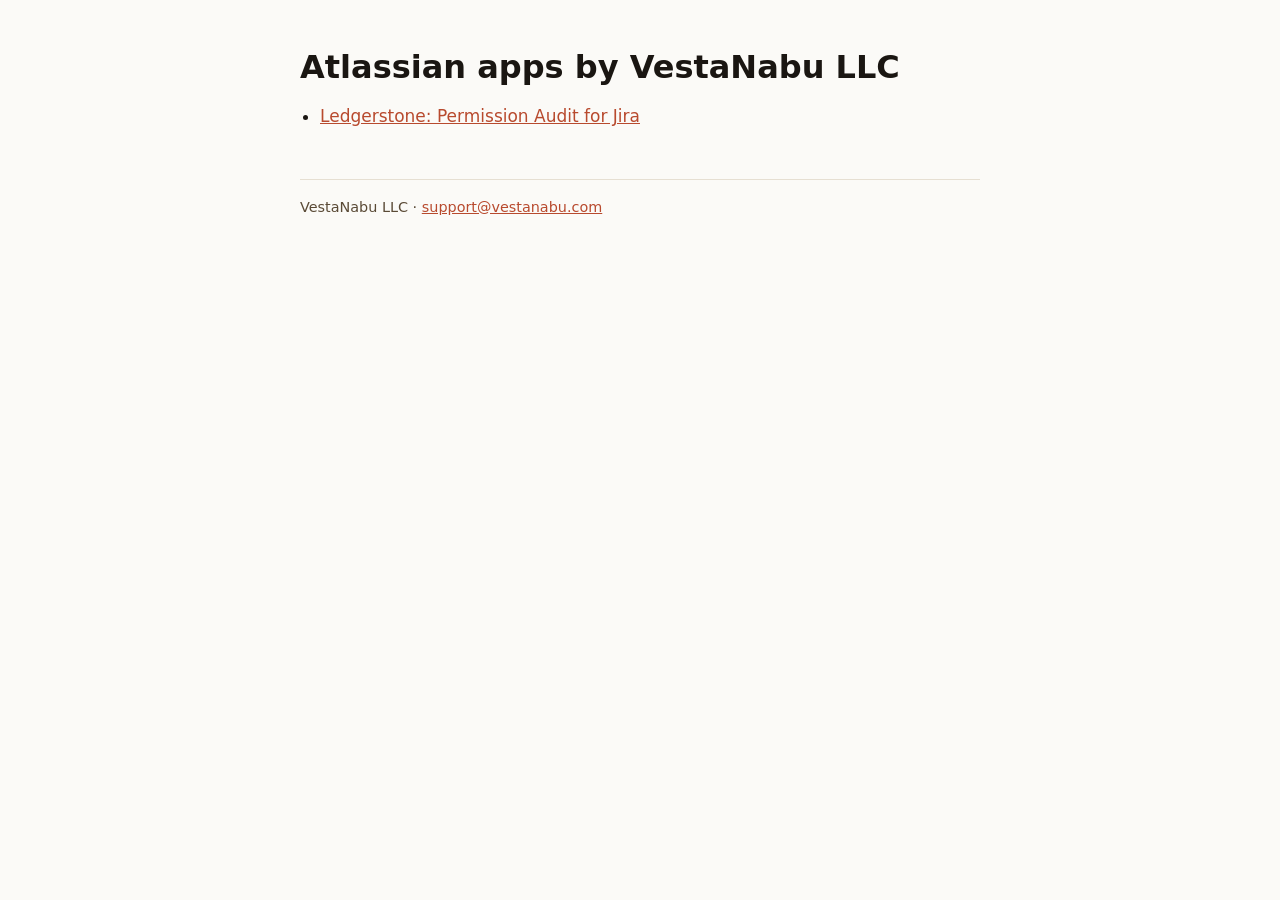
==== index.html @ dc511995 "Ledgerstone product and support pages Co-Authored-By: Claude Opus 5.5 <noreply@anthropic.com> Claude" ====
<!doctype html><html lang="en"><head><meta charset="utf-8"><meta name="viewport" content="width=device-width,initial-scale=1">
<title>VestaNabu Atlassian Apps</title><link rel="stylesheet" href="/style.css"></head><body><main>
<h1>Atlassian apps by VestaNabu LLC</h1>
<ul><li><a href="/ledgerstone/">Ledgerstone: Permission Audit for Jira</a></li></ul>
<footer>VestaNabu LLC · <a href="mailto:support@vestanabu.com">support@vestanabu.com</a></footer>
</main></body></html>
---- style.css ----
:root{--bg:#fbfaf7;--fg:#1a1612;--muted:#5a4a36;--accent:#b84a2e;--line:#e6dfd2}
@media (prefers-color-scheme:dark){:root{--bg:#161310;--fg:#f4ede0;--muted:#c9bba5;--accent:#e07a5f;--line:#3a3129}}
*{box-sizing:border-box}body{margin:0;background:var(--bg);color:var(--fg);font:17px/1.6 system-ui,-apple-system,"Segoe UI",sans-serif}
main{max-width:720px;margin:0 auto;padding:48px 20px 64px}h1{font-size:2rem;line-height:1.2;margin:0 0 8px}h2{font-size:1.2rem;margin:32px 0 8px}
.tag{color:var(--muted);font-size:1.1rem;margin:0 0 24px}a{color:var(--accent)}ul{padding-left:20px}
nav{border-bottom:1px solid var(--line);padding:14px 20px}nav a{margin-right:16px;text-decoration:none}
footer{border-top:1px solid var(--line);margin-top:48px;padding-top:16px;color:var(--muted);font-size:.9rem}
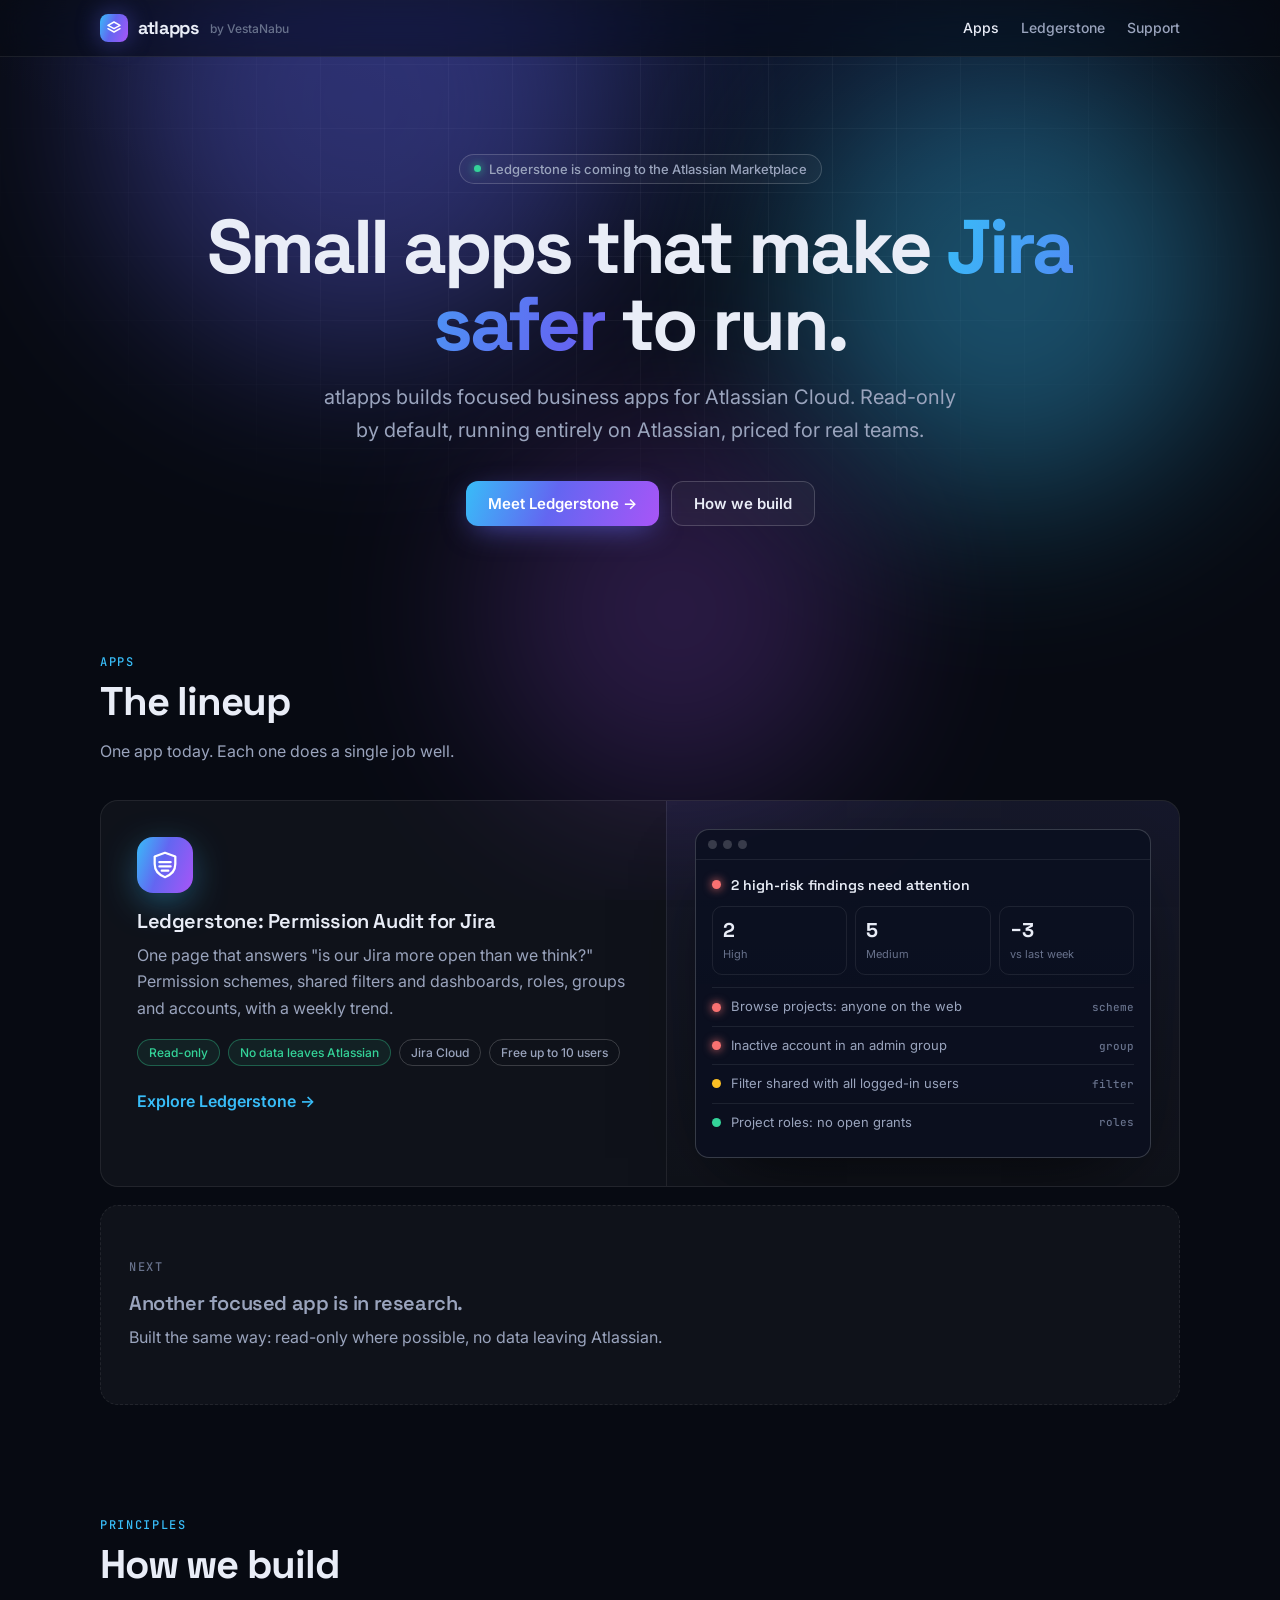
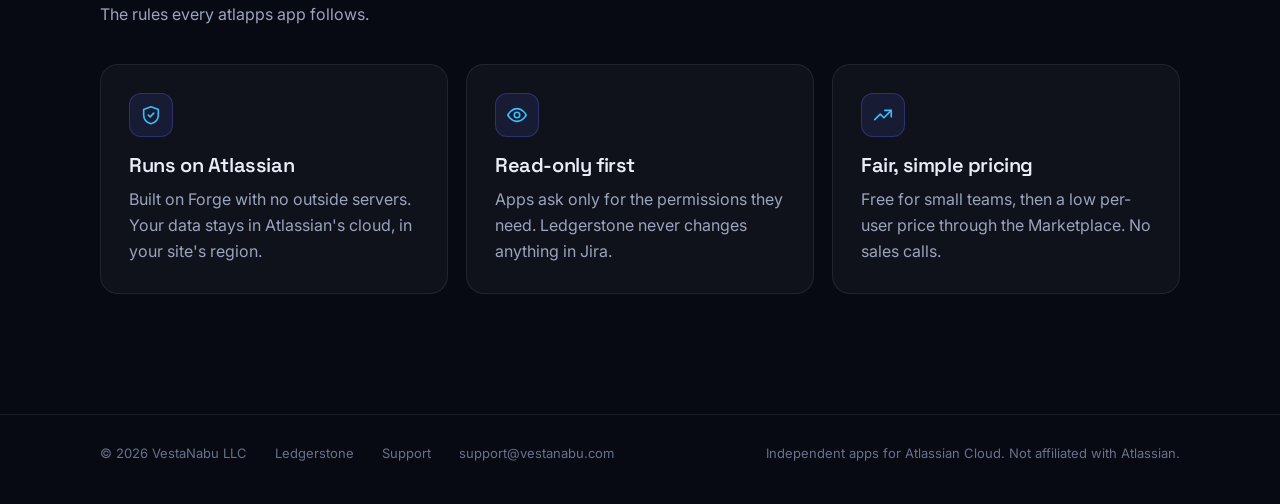
==== commit b266d439: "atlapps: dark redesign, apps landing page with Ledgerstone first Co-Authored-By: Claude Opus 5.5 <no" ====
--- a/index.html
+++ b/index.html
@@ -1,6 +1,31 @@
 <!doctype html><html lang="en"><head><meta charset="utf-8"><meta name="viewport" content="width=device-width,initial-scale=1">
-<title>VestaNabu Atlassian Apps</title><link rel="stylesheet" href="/style.css"></head><body><main>
-<h1>Atlassian apps by VestaNabu LLC</h1>
-<ul><li><a href="/ledgerstone/">Ledgerstone: Permission Audit for Jira</a></li></ul>
-<footer>VestaNabu LLC · <a href="mailto:support@vestanabu.com">support@vestanabu.com</a></footer>
-</main></body></html>
+<title>atlapps by VestaNabu: business apps for Atlassian Cloud</title><meta name="description" content="Focused, read-only business apps for Jira and Atlassian Cloud, by VestaNabu LLC."><meta name="theme-color" content="#070a12">
+<link rel="icon" href="data:image/svg+xml,%3Csvg xmlns='http://www.w3.org/2000/svg' viewBox='0 0 24 24'%3E%3Crect width='24' height='24' rx='6' fill='%236366f1'/%3E%3Cpath d='M12 5 5 9l7 4 7-4-7-4Zm-7 8 7 4 7-4' fill='none' stroke='white' stroke-width='2' stroke-linejoin='round'/%3E%3C/svg%3E">
+<link rel="stylesheet" href="/style.css"></head><body>
+<div class="sky" aria-hidden="true"><div class="orb o1"></div><div class="orb o2"></div><div class="orb o3"></div></div>
+<nav><div class="nav-in"><a class="brand" href="/"><span class="mark"><svg viewBox="0 0 24 24" fill="none" stroke="#fff" stroke-width="2.2" stroke-linecap="round" stroke-linejoin="round"><path d="M12 3 3 8l9 5 9-5-9-5Z"/><path d="m3 13 9 5 9-5"/></svg></span>atlapps<small>by VestaNabu</small></a><div class="nav-links"><a href="/" aria-current="page">Apps</a><a href="/ledgerstone/">Ledgerstone</a><a href="/ledgerstone/support/">Support</a></div></div></nav>
+<main>
+<section class="hero"><span class="eyebrow"><i></i>Ledgerstone is coming to the Atlassian Marketplace</span>
+<h1>Small apps that make <span class="grad">Jira safer</span> to run.</h1>
+<p class="lede">atlapps builds focused business apps for Atlassian Cloud. Read-only by default, running entirely on Atlassian, priced for real teams.</p>
+<div class="cta"><a class="btn primary" href="/ledgerstone/">Meet Ledgerstone →</a><a class="btn ghost" href="#principles">How we build</a></div></section>
+<section class="reveal"><p class="kicker">Apps</p><h2>The lineup</h2><p class="sub">One app today. Each one does a single job well.</p>
+<a class="card app" href="/ledgerstone/"><div class="body"><div class="logo"><svg viewBox="0 0 32 32" fill="none" stroke="#fff" stroke-width="2.4" stroke-linecap="round" stroke-linejoin="round"><path d="M16 3 5 7v8c0 7 4.7 11.7 11 14 6.3-2.3 11-7 11-14V7L16 3Z"/><path d="M10 13h12M10 17.5h12M12.5 22h7"/></svg></div><h3>Ledgerstone: Permission Audit for Jira</h3>
+<p>One page that answers "is our Jira more open than we think?" Permission schemes, shared filters and dashboards, roles, groups and accounts, with a weekly trend.</p>
+<div class="chips"><span class="chip ok">Read-only</span><span class="chip ok">No data leaves Atlassian</span><span class="chip">Jira Cloud</span><span class="chip">Free up to 10 users</span></div>
+<span class="more">Explore Ledgerstone →</span></div><div class="preview"><div class="panel" role="img" aria-label="Illustration of the Ledgerstone overview"><div class="bar"><i></i><i></i><i></i></div><div class="in">
+<div class="verdict"><span class="dot bad"></span>2 high-risk findings need attention</div>
+<div class="kpis"><div class="kpi"><b>2</b><span>High</span></div><div class="kpi"><b>5</b><span>Medium</span></div><div class="kpi"><b>−3</b><span>vs last week</span></div></div>
+<div class="row"><span class="dot bad"></span>Browse projects: anyone on the web<em>scheme</em></div>
+<div class="row"><span class="dot bad"></span>Inactive account in an admin group<em>group</em></div>
+<div class="row"><span class="dot warn"></span>Filter shared with all logged-in users<em>filter</em></div>
+<div class="row"><span class="dot ok"></span>Project roles: no open grants<em>roles</em></div>
+</div></div></div></a>
+<div class="grid" style="margin-top:18px"><div class="card soon"><p class="kicker" style="color:var(--dim)">Next</p><h3>Another focused app is in research.</h3><p>Built the same way: read-only where possible, no data leaving Atlassian.</p></div></div></section>
+<section id="principles" class="reveal"><p class="kicker">Principles</p><h2>How we build</h2><p class="sub">The rules every atlapps app follows.</p><div class="grid">
+<div class="card"><div class="icon"><svg viewBox="0 0 24 24"><path d="M12 3 4 6v6c0 5 3.4 8.3 8 9.6 4.6-1.3 8-4.6 8-9.6V6l-8-3Z"/><path d="m9 12 2 2 4-4"/></svg></div><h3>Runs on Atlassian</h3><p>Built on Forge with no outside servers. Your data stays in Atlassian's cloud, in your site's region.</p></div>
+<div class="card"><div class="icon"><svg viewBox="0 0 24 24"><circle cx="12" cy="12" r="3"/><path d="M2 12s3.6-7 10-7 10 7 10 7-3.6 7-10 7S2 12 2 12Z"/></svg></div><h3>Read-only first</h3><p>Apps ask only for the permissions they need. Ledgerstone never changes anything in Jira.</p></div>
+<div class="card"><div class="icon"><svg viewBox="0 0 24 24"><path d="M3 17l6-6 4 4 8-8"/><path d="M14 7h7v7"/></svg></div><h3>Fair, simple pricing</h3><p>Free for small teams, then a low per-user price through the Marketplace. No sales calls.</p></div>
+</div></section></main>
+<footer><div class="foot"><span>© 2026 VestaNabu LLC</span><a href="/ledgerstone/">Ledgerstone</a><a href="/ledgerstone/support/">Support</a><a href="mailto:support@vestanabu.com">support@vestanabu.com</a><span class="r">Independent apps for Atlassian Cloud. Not affiliated with Atlassian.</span></div></footer>
+<script src="/site.js" defer></script></body></html>
--- a/style.css
+++ b/style.css
@@ -1,7 +1,102 @@
-:root{--bg:#fbfaf7;--fg:#1a1612;--muted:#5a4a36;--accent:#b84a2e;--line:#e6dfd2}
-@media (prefers-color-scheme:dark){:root{--bg:#161310;--fg:#f4ede0;--muted:#c9bba5;--accent:#e07a5f;--line:#3a3129}}
-*{box-sizing:border-box}body{margin:0;background:var(--bg);color:var(--fg);font:17px/1.6 system-ui,-apple-system,"Segoe UI",sans-serif}
-main{max-width:720px;margin:0 auto;padding:48px 20px 64px}h1{font-size:2rem;line-height:1.2;margin:0 0 8px}h2{font-size:1.2rem;margin:32px 0 8px}
-.tag{color:var(--muted);font-size:1.1rem;margin:0 0 24px}a{color:var(--accent)}ul{padding-left:20px}
-nav{border-bottom:1px solid var(--line);padding:14px 20px}nav a{margin-right:16px;text-decoration:none}
-footer{border-top:1px solid var(--line);margin-top:48px;padding-top:16px;color:var(--muted);font-size:.9rem}
+@import url('https://fonts.googleapis.com/css2?family=Space+Grotesk:wght@500;600;700&family=Inter:wght@400;500;600&family=JetBrains+Mono:wght@500&display=swap');
+:root{
+  --bg:#070a12;--bg2:#0b1020;--card:rgba(255,255,255,.035);--card-hi:rgba(255,255,255,.07);
+  --line:rgba(255,255,255,.08);--line-hi:rgba(255,255,255,.18);
+  --fg:#e9edf7;--muted:#9aa4bd;--dim:#68728c;
+  --a1:#38bdf8;--a2:#6366f1;--a3:#a855f7;--ok:#34d399;--warn:#fbbf24;--bad:#f87171;
+  --grad:linear-gradient(110deg,var(--a1),var(--a2) 45%,var(--a3));
+  --r:18px;--display:'Space Grotesk',system-ui,sans-serif;--body:'Inter',system-ui,sans-serif;--mono:'JetBrains Mono',ui-monospace,monospace
+}
+*{box-sizing:border-box}html{scroll-behavior:smooth}
+body{margin:0;background:var(--bg);color:var(--fg);font:16px/1.65 var(--body);-webkit-font-smoothing:antialiased;overflow-x:hidden;min-height:100vh}
+a{color:inherit}
+/* background: aurora + grid */
+.sky{position:fixed;inset:0;z-index:-1;pointer-events:none;overflow:hidden;background:radial-gradient(1200px 600px at 50% -10%,#121a3a 0%,transparent 60%),var(--bg)}
+.sky::before{content:"";position:absolute;inset:0;background-image:linear-gradient(var(--line) 1px,transparent 1px),linear-gradient(90deg,var(--line) 1px,transparent 1px);background-size:64px 64px;mask-image:radial-gradient(ellipse 70% 55% at 50% 20%,#000 30%,transparent 75%);opacity:.55}
+.orb{position:absolute;border-radius:50%;filter:blur(90px);opacity:.38;animation:drift 22s ease-in-out infinite alternate}
+.orb.o1{width:520px;height:520px;background:var(--a2);top:-160px;left:8%}
+.orb.o2{width:440px;height:440px;background:var(--a1);top:60px;right:4%;animation-delay:-7s}
+.orb.o3{width:380px;height:380px;background:var(--a3);top:420px;left:38%;opacity:.22;animation-delay:-13s}
+@keyframes drift{to{transform:translate(60px,40px) scale(1.12)}}
+/* nav */
+nav{position:sticky;top:0;z-index:10;backdrop-filter:blur(14px) saturate(140%);-webkit-backdrop-filter:blur(14px) saturate(140%);background:rgba(7,10,18,.6);border-bottom:1px solid var(--line)}
+.nav-in{max-width:1120px;margin:0 auto;display:flex;align-items:center;gap:28px;padding:14px 20px}
+.brand{display:flex;align-items:center;gap:10px;text-decoration:none;font:700 18px/1 var(--display);letter-spacing:-.02em}
+.brand small{font:500 12px var(--body);color:var(--dim);letter-spacing:0;margin-left:2px}
+.mark{width:28px;height:28px;border-radius:8px;background:var(--grad);display:grid;place-items:center;box-shadow:0 0 24px rgba(99,102,241,.45)}
+.mark svg{width:16px;height:16px}
+.nav-links{margin-left:auto;display:flex;gap:22px}
+.nav-links a{text-decoration:none;color:var(--muted);font-size:14px;font-weight:500;transition:color .2s}
+.nav-links a:hover,.nav-links a[aria-current]{color:var(--fg)}
+main{max-width:1120px;margin:0 auto;padding:0 20px}
+/* hero */
+.hero{padding:96px 0 72px;text-align:center}
+.eyebrow{display:inline-flex;align-items:center;gap:8px;padding:6px 14px;border:1px solid var(--line-hi);border-radius:999px;background:var(--card);font:500 13px var(--body);color:var(--muted)}
+.eyebrow i{width:7px;height:7px;border-radius:50%;background:var(--ok);box-shadow:0 0 10px var(--ok);animation:pulse 2.4s infinite}
+@keyframes pulse{50%{opacity:.35}}
+h1{font:700 clamp(40px,7vw,76px)/1.02 var(--display);letter-spacing:-.04em;margin:24px auto 18px;max-width:900px}
+.grad{background:var(--grad);-webkit-background-clip:text;background-clip:text;color:transparent;background-size:200% auto;animation:shine 8s linear infinite}
+@keyframes shine{to{background-position:200% center}}
+.lede{font-size:clamp(17px,2vw,20px);color:var(--muted);max-width:640px;margin:0 auto}
+.cta{display:flex;gap:12px;justify-content:center;flex-wrap:wrap;margin-top:34px}
+.btn{display:inline-flex;align-items:center;gap:8px;padding:12px 22px;border-radius:12px;font:600 15px var(--body);text-decoration:none;transition:transform .2s,box-shadow .2s,background .2s}
+.btn.primary{background:var(--grad);color:#fff;box-shadow:0 8px 30px -8px rgba(99,102,241,.7)}
+.btn.primary:hover{transform:translateY(-2px);box-shadow:0 14px 40px -8px rgba(99,102,241,.85)}
+.btn.ghost{border:1px solid var(--line-hi);background:var(--card)}
+.btn.ghost:hover{background:var(--card-hi)}
+/* sections */
+section{padding:56px 0}
+.kicker{font:500 12px var(--mono);letter-spacing:.14em;text-transform:uppercase;color:var(--a1);margin:0 0 10px}
+h2{font:700 clamp(28px,4vw,40px)/1.1 var(--display);letter-spacing:-.03em;margin:0 0 14px}
+.sub{color:var(--muted);max-width:620px;margin:0 0 36px}
+/* cards with cursor spotlight */
+.grid{display:grid;gap:18px;grid-template-columns:repeat(auto-fit,minmax(280px,1fr))}
+.card{position:relative;border:1px solid var(--line);border-radius:var(--r);background:var(--card);padding:28px;overflow:hidden;transition:border-color .25s,transform .25s}
+.card::before{content:"";position:absolute;inset:0;background:radial-gradient(420px circle at var(--x,50%) var(--y,0%),rgba(99,102,241,.16),transparent 45%);opacity:0;transition:opacity .3s;pointer-events:none}
+.card:hover{border-color:var(--line-hi);transform:translateY(-3px)}.card:hover::before{opacity:1}
+.card h3{font:600 20px/1.25 var(--display);letter-spacing:-.02em;margin:16px 0 8px}
+.card p{color:var(--muted);margin:0}
+.icon{width:44px;height:44px;border-radius:12px;display:grid;place-items:center;background:rgba(99,102,241,.12);border:1px solid rgba(99,102,241,.3)}
+.icon svg{width:22px;height:22px;stroke:var(--a1);fill:none;stroke-width:1.8;stroke-linecap:round;stroke-linejoin:round}
+/* app card (featured) */
+.app{display:grid;grid-template-columns:1.1fr 1fr;gap:0;padding:0;text-decoration:none}
+.app .body{padding:36px}
+.app .logo{width:56px;height:56px;border-radius:16px;background:var(--grad);display:grid;place-items:center;box-shadow:0 10px 40px -10px rgba(56,189,248,.8)}
+.app .logo svg{width:30px;height:30px}
+.chips{display:flex;flex-wrap:wrap;gap:8px;margin:18px 0 22px}
+.chip{font:500 12px var(--body);padding:5px 11px;border-radius:999px;border:1px solid var(--line-hi);color:var(--muted)}
+.chip.ok{color:var(--ok);border-color:rgba(52,211,153,.35);background:rgba(52,211,153,.08)}
+.more{font-weight:600;color:var(--a1)}
+.app .preview{border-left:1px solid var(--line);background:linear-gradient(180deg,rgba(99,102,241,.08),transparent);padding:28px;display:flex;align-items:center}
+.soon{border-style:dashed;display:flex;flex-direction:column;justify-content:center;min-height:200px}
+.soon h3{color:var(--muted)}
+/* mock product panel (illustrative) */
+.panel{width:100%;border:1px solid var(--line-hi);border-radius:14px;background:rgba(11,16,32,.85);box-shadow:0 30px 80px -30px rgba(0,0,0,.8);font-size:13px;overflow:hidden}
+.panel .bar{display:flex;gap:6px;padding:10px 12px;border-bottom:1px solid var(--line)}
+.panel .bar i{width:9px;height:9px;border-radius:50%;background:var(--line-hi)}
+.panel .in{padding:16px}
+.verdict{display:flex;align-items:center;gap:10px;font:600 14px var(--display);margin-bottom:12px}
+.dot{width:9px;height:9px;border-radius:50%;flex:none}.dot.bad{background:var(--bad);box-shadow:0 0 10px var(--bad)}.dot.warn{background:var(--warn)}.dot.ok{background:var(--ok)}
+.kpis{display:grid;grid-template-columns:repeat(3,1fr);gap:8px;margin-bottom:12px}
+.kpi{border:1px solid var(--line);border-radius:10px;padding:10px}.kpi b{display:block;font:700 20px var(--display)}.kpi span{color:var(--dim);font-size:11px}
+.row{display:flex;align-items:center;gap:10px;padding:8px 0;border-top:1px solid var(--line);color:var(--muted)}
+.row em{margin-left:auto;font-style:normal;font:500 11px var(--mono);color:var(--dim)}
+.caption{font-size:12px;color:var(--dim);margin-top:10px;text-align:center}
+/* product page hero split */
+.split{display:grid;grid-template-columns:1fr 1fr;gap:48px;align-items:center;padding:80px 0 48px;text-align:left}
+.split h1{margin:20px 0 16px;font-size:clamp(38px,5.5vw,62px)}.split .lede{margin:0}.split .cta{justify-content:flex-start}
+.price{display:grid;grid-template-columns:repeat(auto-fit,minmax(240px,1fr));gap:18px}
+.price .card b{font:700 40px var(--display);letter-spacing:-.03em}.price .card b small{font:500 15px var(--body);color:var(--muted)}
+.trust{display:grid;grid-template-columns:repeat(auto-fit,minmax(200px,1fr));gap:1px;background:var(--line);border:1px solid var(--line);border-radius:var(--r);overflow:hidden}
+.trust div{background:var(--bg2);padding:22px}.trust b{display:block;font:600 15px var(--display);margin-bottom:4px}.trust span{color:var(--muted);font-size:14px}
+/* prose (support/privacy) */
+.prose{max-width:720px;padding:72px 0 24px}.prose h1{font-size:clamp(36px,5vw,52px);margin:16px 0}
+.prose h2{font-size:22px;margin:40px 0 10px}.prose p,.prose li{color:var(--muted)}.prose strong{color:var(--fg)}
+.prose a{color:var(--a1)}.mail{display:inline-flex;align-items:center;gap:10px;margin:8px 0 8px;padding:14px 20px;border-radius:14px;border:1px solid var(--line-hi);background:var(--card);font:600 17px var(--display);text-decoration:none}
+footer{border-top:1px solid var(--line);margin-top:64px}
+.foot{max-width:1120px;margin:0 auto;padding:28px 20px 40px;display:flex;flex-wrap:wrap;gap:16px 28px;color:var(--dim);font-size:13px}
+.foot a{text-decoration:none}.foot a:hover{color:var(--fg)}.foot .r{margin-left:auto}
+/* reveal on scroll */
+.reveal{opacity:0;transform:translateY(18px);transition:opacity .7s ease,transform .7s ease}.reveal.in{opacity:1;transform:none}
+@media (max-width:820px){.app,.split{grid-template-columns:1fr}.app .preview{border-left:0;border-top:1px solid var(--line)}.nav-links{gap:14px}.brand small{display:none}}
+@media (prefers-reduced-motion:reduce){*{animation:none!important;transition:none!important}.reveal{opacity:1;transform:none}}
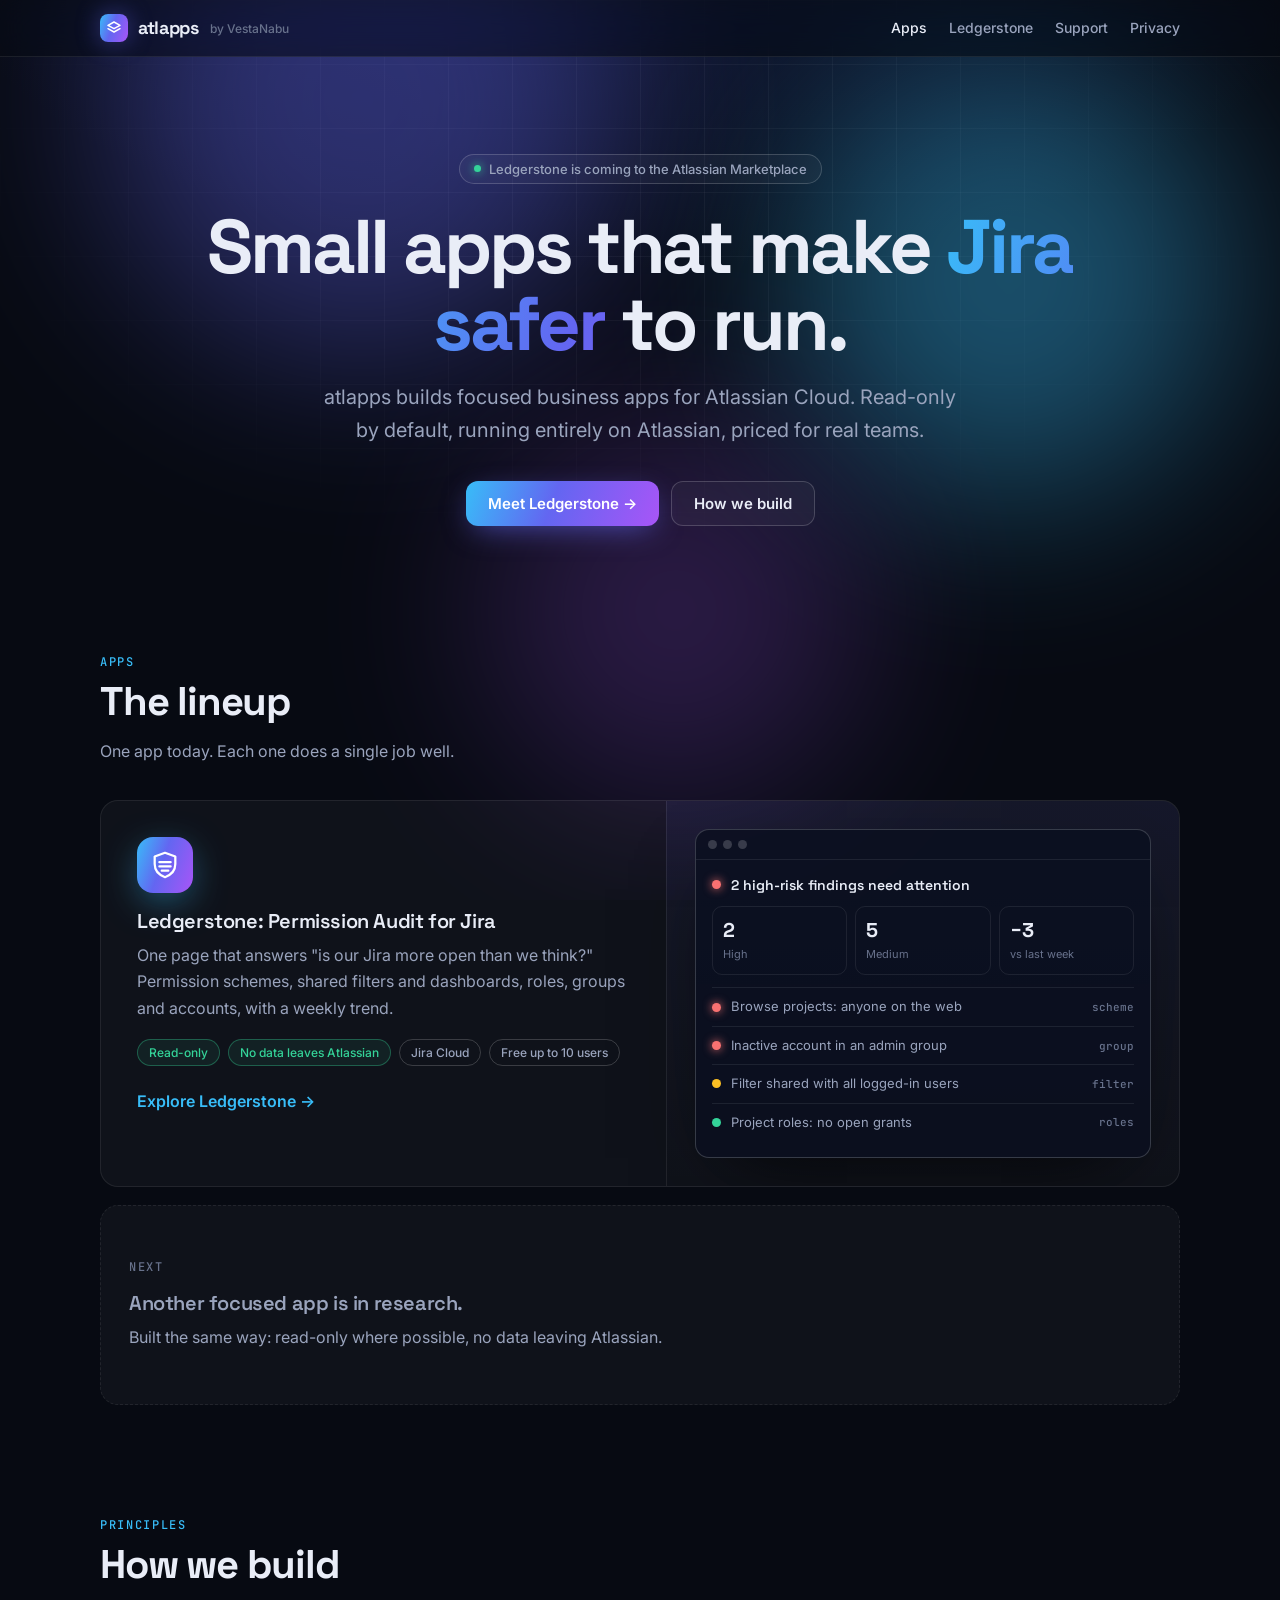
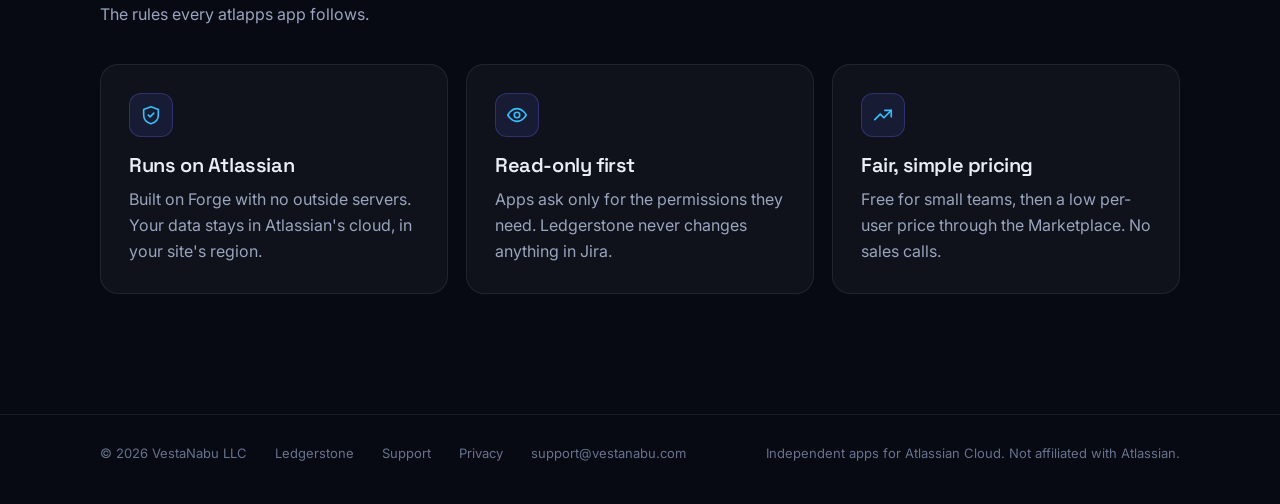
==== commit b1226ceb: "Ledgerstone privacy policy page; Privacy link in nav and footer Co-Authored-By: Claude Fable 5.1 <no" ====
--- a/index.html
+++ b/index.html
@@ -3,7 +3,7 @@
 <link rel="icon" href="data:image/svg+xml,%3Csvg xmlns='http://www.w3.org/2000/svg' viewBox='0 0 24 24'%3E%3Crect width='24' height='24' rx='6' fill='%236366f1'/%3E%3Cpath d='M12 5 5 9l7 4 7-4-7-4Zm-7 8 7 4 7-4' fill='none' stroke='white' stroke-width='2' stroke-linejoin='round'/%3E%3C/svg%3E">
 <link rel="stylesheet" href="/style.css"></head><body>
 <div class="sky" aria-hidden="true"><div class="orb o1"></div><div class="orb o2"></div><div class="orb o3"></div></div>
-<nav><div class="nav-in"><a class="brand" href="/"><span class="mark"><svg viewBox="0 0 24 24" fill="none" stroke="#fff" stroke-width="2.2" stroke-linecap="round" stroke-linejoin="round"><path d="M12 3 3 8l9 5 9-5-9-5Z"/><path d="m3 13 9 5 9-5"/></svg></span>atlapps<small>by VestaNabu</small></a><div class="nav-links"><a href="/" aria-current="page">Apps</a><a href="/ledgerstone/">Ledgerstone</a><a href="/ledgerstone/support/">Support</a></div></div></nav>
+<nav><div class="nav-in"><a class="brand" href="/"><span class="mark"><svg viewBox="0 0 24 24" fill="none" stroke="#fff" stroke-width="2.2" stroke-linecap="round" stroke-linejoin="round"><path d="M12 3 3 8l9 5 9-5-9-5Z"/><path d="m3 13 9 5 9-5"/></svg></span>atlapps<small>by VestaNabu</small></a><div class="nav-links"><a href="/" aria-current="page">Apps</a><a href="/ledgerstone/">Ledgerstone</a><a href="/ledgerstone/support/">Support</a><a href="/ledgerstone/privacy/">Privacy</a></div></div></nav>
 <main>
 <section class="hero"><span class="eyebrow"><i></i>Ledgerstone is coming to the Atlassian Marketplace</span>
 <h1>Small apps that make <span class="grad">Jira safer</span> to run.</h1>
@@ -27,5 +27,5 @@
 <div class="card"><div class="icon"><svg viewBox="0 0 24 24"><circle cx="12" cy="12" r="3"/><path d="M2 12s3.6-7 10-7 10 7 10 7-3.6 7-10 7S2 12 2 12Z"/></svg></div><h3>Read-only first</h3><p>Apps ask only for the permissions they need. Ledgerstone never changes anything in Jira.</p></div>
 <div class="card"><div class="icon"><svg viewBox="0 0 24 24"><path d="M3 17l6-6 4 4 8-8"/><path d="M14 7h7v7"/></svg></div><h3>Fair, simple pricing</h3><p>Free for small teams, then a low per-user price through the Marketplace. No sales calls.</p></div>
 </div></section></main>
-<footer><div class="foot"><span>© 2026 VestaNabu LLC</span><a href="/ledgerstone/">Ledgerstone</a><a href="/ledgerstone/support/">Support</a><a href="mailto:support@vestanabu.com">support@vestanabu.com</a><span class="r">Independent apps for Atlassian Cloud. Not affiliated with Atlassian.</span></div></footer>
+<footer><div class="foot"><span>© 2026 VestaNabu LLC</span><a href="/ledgerstone/">Ledgerstone</a><a href="/ledgerstone/support/">Support</a><a href="/ledgerstone/privacy/">Privacy</a><a href="mailto:support@vestanabu.com">support@vestanabu.com</a><span class="r">Independent apps for Atlassian Cloud. Not affiliated with Atlassian.</span></div></footer>
 <script src="/site.js" defer></script></body></html>
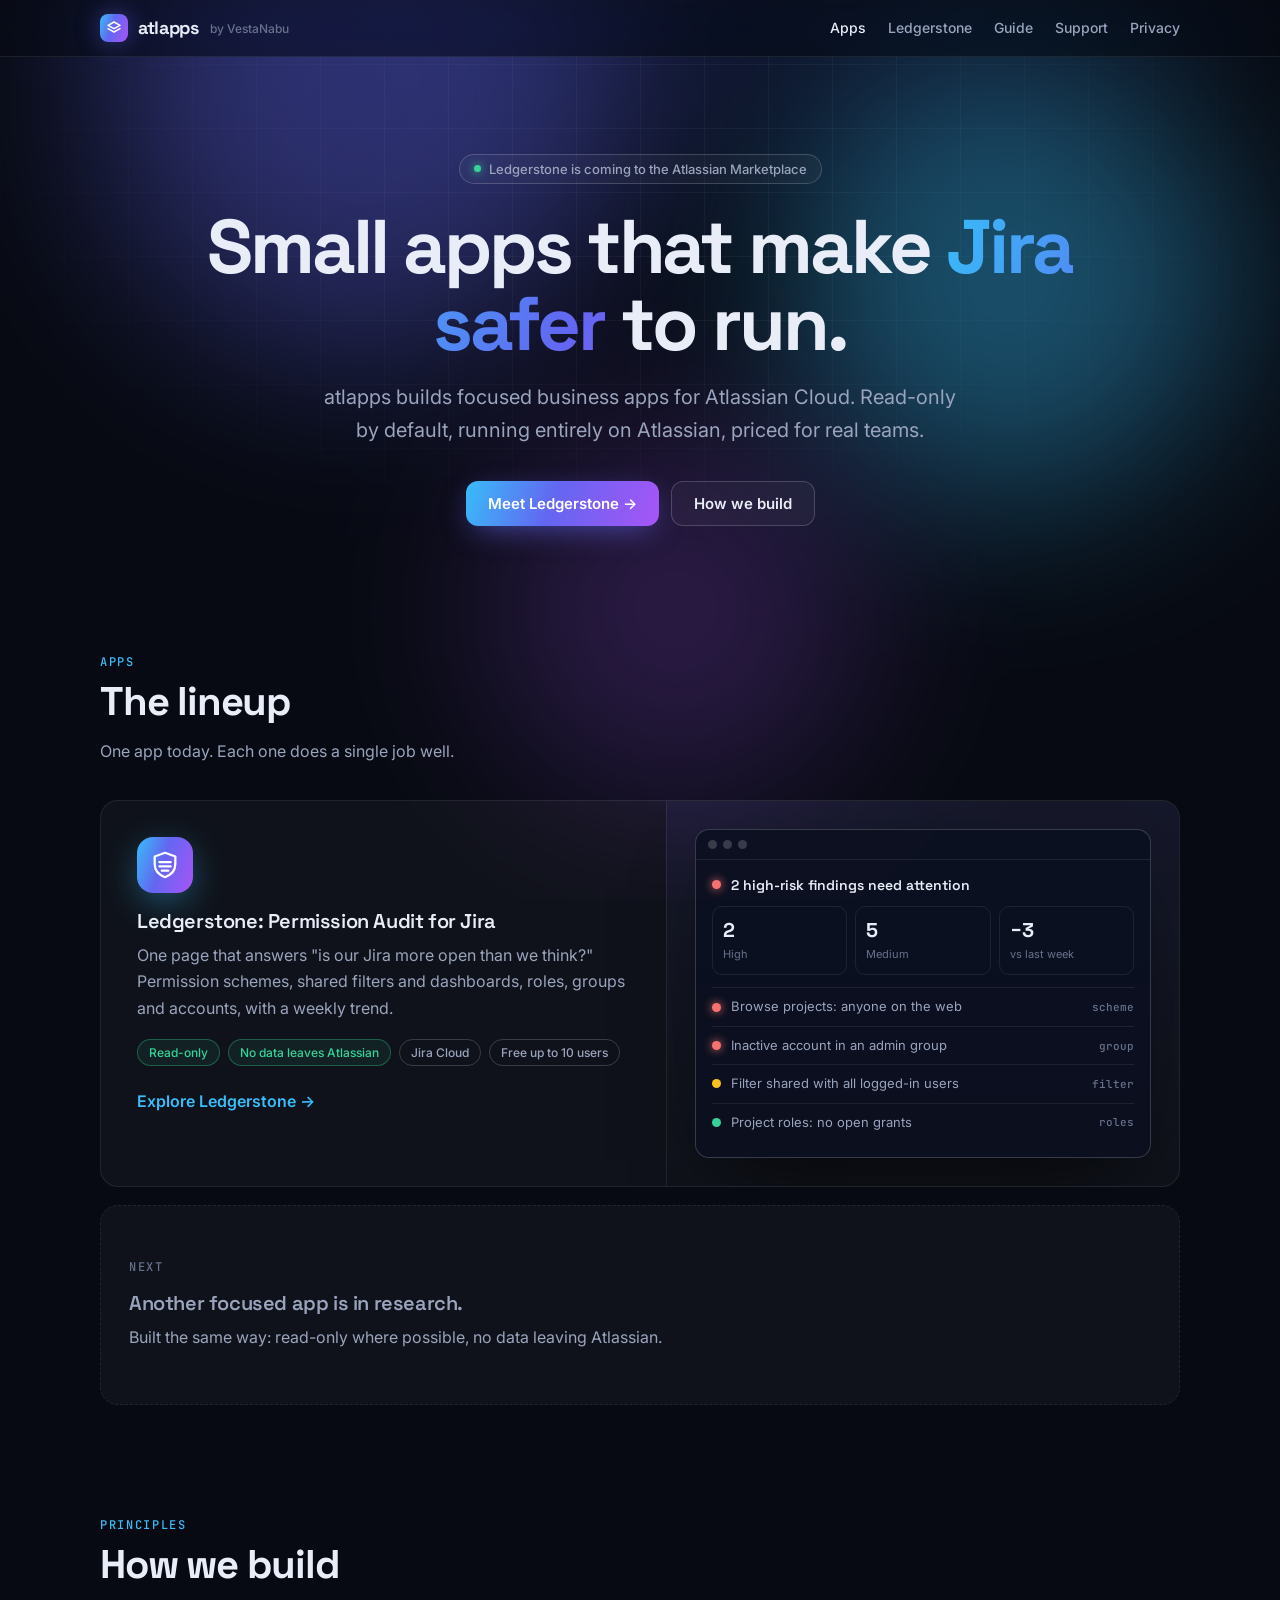
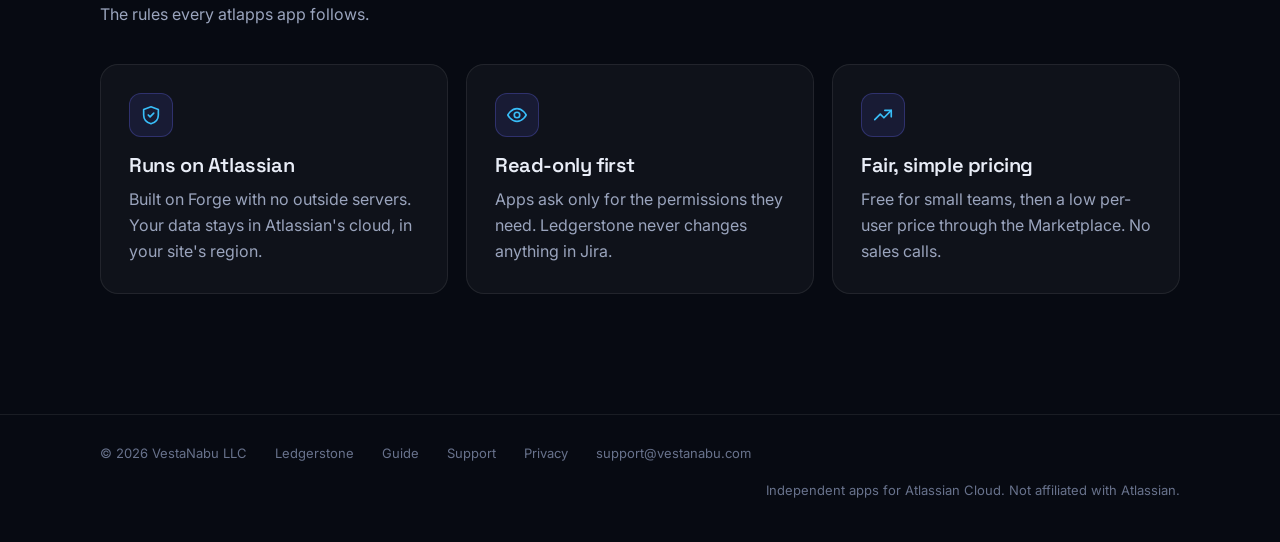
==== commit 4d0daae1: "Ledgerstone guide: detailed documentation for Marketplace review, with PDF; uninstall and licence wo" ====
--- a/index.html
+++ b/index.html
@@ -3,7 +3,7 @@
 <link rel="icon" href="data:image/svg+xml,%3Csvg xmlns='http://www.w3.org/2000/svg' viewBox='0 0 24 24'%3E%3Crect width='24' height='24' rx='6' fill='%236366f1'/%3E%3Cpath d='M12 5 5 9l7 4 7-4-7-4Zm-7 8 7 4 7-4' fill='none' stroke='white' stroke-width='2' stroke-linejoin='round'/%3E%3C/svg%3E">
 <link rel="stylesheet" href="/style.css"></head><body>
 <div class="sky" aria-hidden="true"><div class="orb o1"></div><div class="orb o2"></div><div class="orb o3"></div></div>
-<nav><div class="nav-in"><a class="brand" href="/"><span class="mark"><svg viewBox="0 0 24 24" fill="none" stroke="#fff" stroke-width="2.2" stroke-linecap="round" stroke-linejoin="round"><path d="M12 3 3 8l9 5 9-5-9-5Z"/><path d="m3 13 9 5 9-5"/></svg></span>atlapps<small>by VestaNabu</small></a><div class="nav-links"><a href="/" aria-current="page">Apps</a><a href="/ledgerstone/">Ledgerstone</a><a href="/ledgerstone/support/">Support</a><a href="/ledgerstone/privacy/">Privacy</a></div></div></nav>
+<nav><div class="nav-in"><a class="brand" href="/"><span class="mark"><svg viewBox="0 0 24 24" fill="none" stroke="#fff" stroke-width="2.2" stroke-linecap="round" stroke-linejoin="round"><path d="M12 3 3 8l9 5 9-5-9-5Z"/><path d="m3 13 9 5 9-5"/></svg></span>atlapps<small>by VestaNabu</small></a><div class="nav-links"><a href="/" aria-current="page">Apps</a><a href="/ledgerstone/">Ledgerstone</a><a href="/ledgerstone/guide/">Guide</a><a href="/ledgerstone/support/">Support</a><a href="/ledgerstone/privacy/">Privacy</a></div></div></nav>
 <main>
 <section class="hero"><span class="eyebrow"><i></i>Ledgerstone is coming to the Atlassian Marketplace</span>
 <h1>Small apps that make <span class="grad">Jira safer</span> to run.</h1>
@@ -27,5 +27,5 @@
 <div class="card"><div class="icon"><svg viewBox="0 0 24 24"><circle cx="12" cy="12" r="3"/><path d="M2 12s3.6-7 10-7 10 7 10 7-3.6 7-10 7S2 12 2 12Z"/></svg></div><h3>Read-only first</h3><p>Apps ask only for the permissions they need. Ledgerstone never changes anything in Jira.</p></div>
 <div class="card"><div class="icon"><svg viewBox="0 0 24 24"><path d="M3 17l6-6 4 4 8-8"/><path d="M14 7h7v7"/></svg></div><h3>Fair, simple pricing</h3><p>Free for small teams, then a low per-user price through the Marketplace. No sales calls.</p></div>
 </div></section></main>
-<footer><div class="foot"><span>© 2026 VestaNabu LLC</span><a href="/ledgerstone/">Ledgerstone</a><a href="/ledgerstone/support/">Support</a><a href="/ledgerstone/privacy/">Privacy</a><a href="mailto:support@vestanabu.com">support@vestanabu.com</a><span class="r">Independent apps for Atlassian Cloud. Not affiliated with Atlassian.</span></div></footer>
+<footer><div class="foot"><span>© 2026 VestaNabu LLC</span><a href="/ledgerstone/">Ledgerstone</a><a href="/ledgerstone/guide/">Guide</a><a href="/ledgerstone/support/">Support</a><a href="/ledgerstone/privacy/">Privacy</a><a href="mailto:support@vestanabu.com">support@vestanabu.com</a><span class="r">Independent apps for Atlassian Cloud. Not affiliated with Atlassian.</span></div></footer>
 <script src="/site.js" defer></script></body></html>
--- a/style.css
+++ b/style.css
@@ -89,6 +89,14 @@
 .price .card b{font:700 40px var(--display);letter-spacing:-.03em}.price .card b small{font:500 15px var(--body);color:var(--muted)}
 .trust{display:grid;grid-template-columns:repeat(auto-fit,minmax(200px,1fr));gap:1px;background:var(--line);border:1px solid var(--line);border-radius:var(--r);overflow:hidden}
 .trust div{background:var(--bg2);padding:22px}.trust b{display:block;font:600 15px var(--display);margin-bottom:4px}.trust span{color:var(--muted);font-size:14px}
+/* documentation: numbered steps and reference grid */
+.steps{list-style:none;counter-reset:s;padding:0;margin:0;display:grid;gap:18px;grid-template-columns:repeat(auto-fit,minmax(240px,1fr))}
+.steps li{counter-increment:s;border:1px solid var(--line);border-radius:var(--r);background:var(--card);padding:24px}
+.steps li::before{content:counter(s);display:grid;place-items:center;width:32px;height:32px;border-radius:10px;background:var(--grad);color:#fff;font:700 15px var(--display);margin-bottom:14px}
+.steps b{display:block;font:600 18px/1.3 var(--display);letter-spacing:-.02em;margin-bottom:6px}.steps span{color:var(--muted);font-size:15px}.steps strong{color:var(--fg)}
+.defs{display:grid;grid-template-columns:repeat(2,1fr);gap:1px;background:var(--line);border:1px solid var(--line);border-radius:var(--r);overflow:hidden}
+.defs div{background:var(--bg2);padding:22px}.defs b{display:block;font:600 16px var(--display);margin-bottom:6px}.defs span{color:var(--muted);font-size:14.5px}.defs strong{color:var(--fg)}
+.sub a{color:var(--a1)}.sub.after{margin:24px 0 0}
 /* prose (support/privacy) */
 .prose{max-width:720px;padding:72px 0 24px}.prose h1{font-size:clamp(36px,5vw,52px);margin:16px 0}
 .prose h2{font-size:22px;margin:40px 0 10px}.prose p,.prose li{color:var(--muted)}.prose strong{color:var(--fg)}
@@ -96,7 +104,55 @@
 footer{border-top:1px solid var(--line);margin-top:64px}
 .foot{max-width:1120px;margin:0 auto;padding:28px 20px 40px;display:flex;flex-wrap:wrap;gap:16px 28px;color:var(--dim);font-size:13px}
 .foot a{text-decoration:none}.foot a:hover{color:var(--fg)}.foot .r{margin-left:auto}
+/* guide (long-form documentation) */
+.doc-head{padding:72px 0 8px;max-width:820px}.doc-head h1{font-size:clamp(36px,5vw,54px);margin:16px 0 12px}
+.doc-head .lede{margin:0}.doc-meta{color:var(--dim);font-size:13px;margin-top:14px}
+.doc{display:grid;grid-template-columns:230px minmax(0,1fr);gap:48px;align-items:start;padding:32px 0 0}
+.toc{position:sticky;top:84px;font-size:14px;border-left:1px solid var(--line);padding-left:16px}
+.toc b{display:block;font:500 12px var(--mono);letter-spacing:.12em;text-transform:uppercase;color:var(--a1);margin-bottom:10px}
+.toc ol{list-style:none;margin:0;padding:0;display:grid;gap:7px}.toc a{color:var(--muted);text-decoration:none}.toc a:hover{color:var(--fg)}
+.doc article{max-width:800px;min-width:0}
+.doc article h2{font-size:28px;margin:56px 0 12px;scroll-margin-top:84px}.doc article h2:first-child{margin-top:0}
+.doc article h3{font:600 19px/1.3 var(--display);letter-spacing:-.01em;margin:30px 0 8px;scroll-margin-top:84px}
+.doc article p,.doc article li{color:var(--muted)}.doc article strong{color:var(--fg)}.doc article a{color:var(--a1)}
+.doc article ul,.doc article ol{padding-left:22px}.doc article li{margin:5px 0}
+.doc code{font:500 13px var(--mono);color:var(--fg);background:var(--card-hi);border:1px solid var(--line);border-radius:6px;padding:1px 6px;white-space:nowrap}
+.tbl-wrap{overflow-x:auto;margin:16px 0 8px;border:1px solid var(--line);border-radius:14px}
+.tbl{width:100%;border-collapse:collapse;font-size:14.5px}
+.tbl th{text-align:left;font:500 11.5px var(--mono);letter-spacing:.08em;text-transform:uppercase;color:var(--dim);padding:12px 14px;border-bottom:1px solid var(--line);background:var(--bg2)}
+.tbl td{padding:11px 14px;border-bottom:1px solid var(--line);color:var(--muted);vertical-align:top}.tbl tr:last-child td{border-bottom:0}
+.tbl td:first-child{color:var(--fg)}
+.note{margin:18px 0;padding:16px 18px;border:1px solid rgba(99,102,241,.35);border-radius:14px;background:rgba(99,102,241,.08);color:var(--muted)}
+.note strong{color:var(--fg)}
+.sev{display:inline-block;font:600 12px/1 var(--body);padding:4px 8px;border-radius:6px;border:1px solid;white-space:nowrap}
+.sev.high{color:var(--bad);border-color:rgba(248,113,113,.45);background:rgba(248,113,113,.1)}
+.sev.med{color:var(--warn);border-color:rgba(251,191,36,.45);background:rgba(251,191,36,.1)}
+.sev.unk{color:var(--muted);border-color:var(--line-hi);background:var(--card)}
+.sev.none{color:var(--ok);border-color:rgba(52,211,153,.4);background:rgba(52,211,153,.08)}
+figure.shot{margin:20px 0 10px;border:1px solid var(--line-hi);border-radius:14px;overflow:hidden;background:#fff}
+figure.shot img{display:block;width:100%;height:auto}
+figure.shot figcaption{background:var(--bg2);color:var(--dim);font-size:13px;padding:10px 14px;border-top:1px solid var(--line)}
+.doc .steps{grid-template-columns:1fr;gap:12px;margin:16px 0}.doc .steps li{padding:18px 20px}
+.doc .steps li::before{width:28px;height:28px;font-size:14px;margin-bottom:10px}
 /* reveal on scroll */
 .reveal{opacity:0;transform:translateY(18px);transition:opacity .7s ease,transform .7s ease}.reveal.in{opacity:1;transform:none}
-@media (max-width:820px){.app,.split{grid-template-columns:1fr}.app .preview{border-left:0;border-top:1px solid var(--line)}.nav-links{gap:14px}.brand small{display:none}}
+@media (max-width:820px){.app,.split,.defs{grid-template-columns:1fr}.app .preview{border-left:0;border-top:1px solid var(--line)}.nav-links{gap:14px}.brand small{display:none}}
+@media (max-width:480px){.nav-in{gap:12px;padding:14px 16px}.nav-links{gap:10px}.nav-links a{font-size:13.5px}.nav-links a:first-child{display:none}}
 @media (prefers-reduced-motion:reduce){*{animation:none!important;transition:none!important}.reveal{opacity:1;transform:none}}
+@media (max-width:960px){.doc{grid-template-columns:1fr;gap:20px}.toc{position:static;border-left:0;padding:16px;border:1px solid var(--line);border-radius:14px;background:var(--card)}}
+/* print: clean light pages (used for the PDF of the guide) */
+@media print{
+  :root{--fg:#111827;--muted:#374151;--dim:#6b7280;--line:#d1d5db;--line-hi:#9ca3af;--card:#f9fafb;--card-hi:#f3f4f6;--bg2:#f3f4f6;--a1:#1d4ed8}
+  body{background:#fff;color:#111827;font-size:11pt}
+  .sky,nav,.toc,.cta,.pdf-link,footer .foot a{display:none!important}
+  .grad{background:none;color:#4338ca;-webkit-text-fill-color:#4338ca;animation:none}
+  .eyebrow{border-color:#d1d5db;background:#f9fafb;color:#374151}.eyebrow i{display:none}
+  .doc{display:block;padding:0}.doc-head{padding:0 0 8px}
+  .doc article h2{break-after:avoid;margin-top:28px}.doc article h3{break-after:avoid}
+  figure.shot,.tbl-wrap,.note,.steps li{break-inside:avoid}
+  .tbl th{background:#f3f4f6;color:#374151}.tbl td:first-child{color:#111827}
+  .sev.high{color:#b91c1c;border-color:#fca5a5;background:#fef2f2}.sev.med{color:#92400e;border-color:#fcd34d;background:#fffbeb}
+  .sev.none{color:#065f46;border-color:#6ee7b7;background:#ecfdf5}
+  .reveal{opacity:1!important;transform:none!important}
+  a{color:#1d4ed8}footer{margin-top:24px}
+}
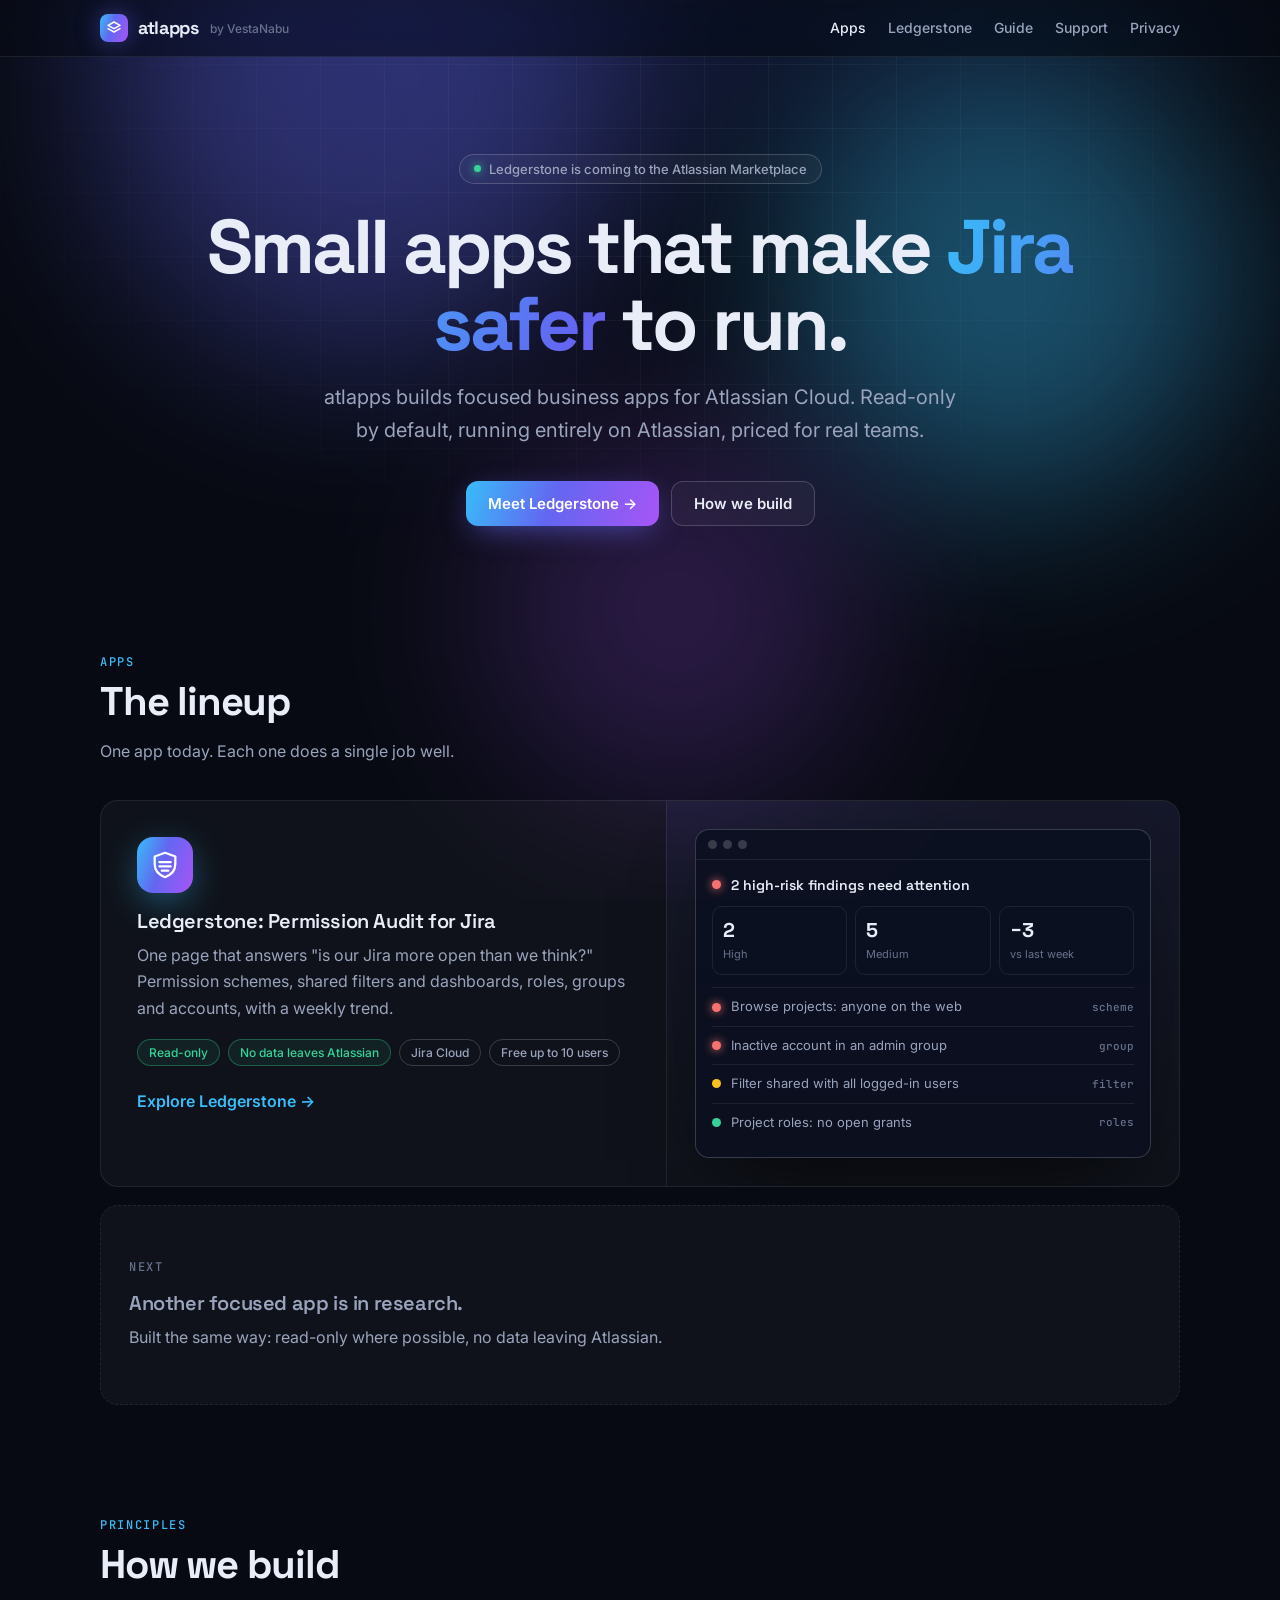
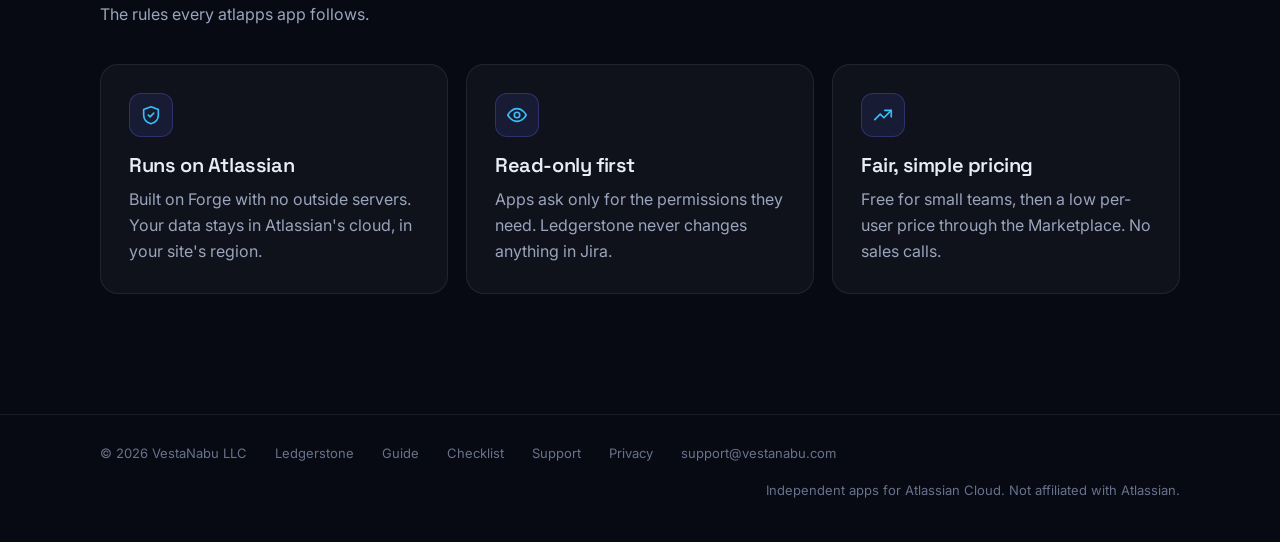
==== commit 616e1cdf: "Free Jira permission audit checklist page, sitemap and robots; nav fits 320px phones - /ledgerstone/" ====
--- a/index.html
+++ b/index.html
@@ -27,5 +27,5 @@
 <div class="card"><div class="icon"><svg viewBox="0 0 24 24"><circle cx="12" cy="12" r="3"/><path d="M2 12s3.6-7 10-7 10 7 10 7-3.6 7-10 7S2 12 2 12Z"/></svg></div><h3>Read-only first</h3><p>Apps ask only for the permissions they need. Ledgerstone never changes anything in Jira.</p></div>
 <div class="card"><div class="icon"><svg viewBox="0 0 24 24"><path d="M3 17l6-6 4 4 8-8"/><path d="M14 7h7v7"/></svg></div><h3>Fair, simple pricing</h3><p>Free for small teams, then a low per-user price through the Marketplace. No sales calls.</p></div>
 </div></section></main>
-<footer><div class="foot"><span>© 2026 VestaNabu LLC</span><a href="/ledgerstone/">Ledgerstone</a><a href="/ledgerstone/guide/">Guide</a><a href="/ledgerstone/support/">Support</a><a href="/ledgerstone/privacy/">Privacy</a><a href="mailto:support@vestanabu.com">support@vestanabu.com</a><span class="r">Independent apps for Atlassian Cloud. Not affiliated with Atlassian.</span></div></footer>
+<footer><div class="foot"><span>© 2026 VestaNabu LLC</span><a href="/ledgerstone/">Ledgerstone</a><a href="/ledgerstone/guide/">Guide</a><a href="/ledgerstone/jira-permission-audit-checklist/">Checklist</a><a href="/ledgerstone/support/">Support</a><a href="/ledgerstone/privacy/">Privacy</a><a href="mailto:support@vestanabu.com">support@vestanabu.com</a><span class="r">Independent apps for Atlassian Cloud. Not affiliated with Atlassian.</span></div></footer>
 <script src="/site.js" defer></script></body></html>
--- a/style.css
+++ b/style.css
@@ -138,6 +138,7 @@
 .reveal{opacity:0;transform:translateY(18px);transition:opacity .7s ease,transform .7s ease}.reveal.in{opacity:1;transform:none}
 @media (max-width:820px){.app,.split,.defs{grid-template-columns:1fr}.app .preview{border-left:0;border-top:1px solid var(--line)}.nav-links{gap:14px}.brand small{display:none}}
 @media (max-width:480px){.nav-in{gap:12px;padding:14px 16px}.nav-links{gap:10px}.nav-links a{font-size:13.5px}.nav-links a:first-child{display:none}}
+@media (max-width:375px){.nav-links a:last-child{display:none}}
 @media (prefers-reduced-motion:reduce){*{animation:none!important;transition:none!important}.reveal{opacity:1;transform:none}}
 @media (max-width:960px){.doc{grid-template-columns:1fr;gap:20px}.toc{position:static;border-left:0;padding:16px;border:1px solid var(--line);border-radius:14px;background:var(--card)}}
 /* print: clean light pages (used for the PDF of the guide) */
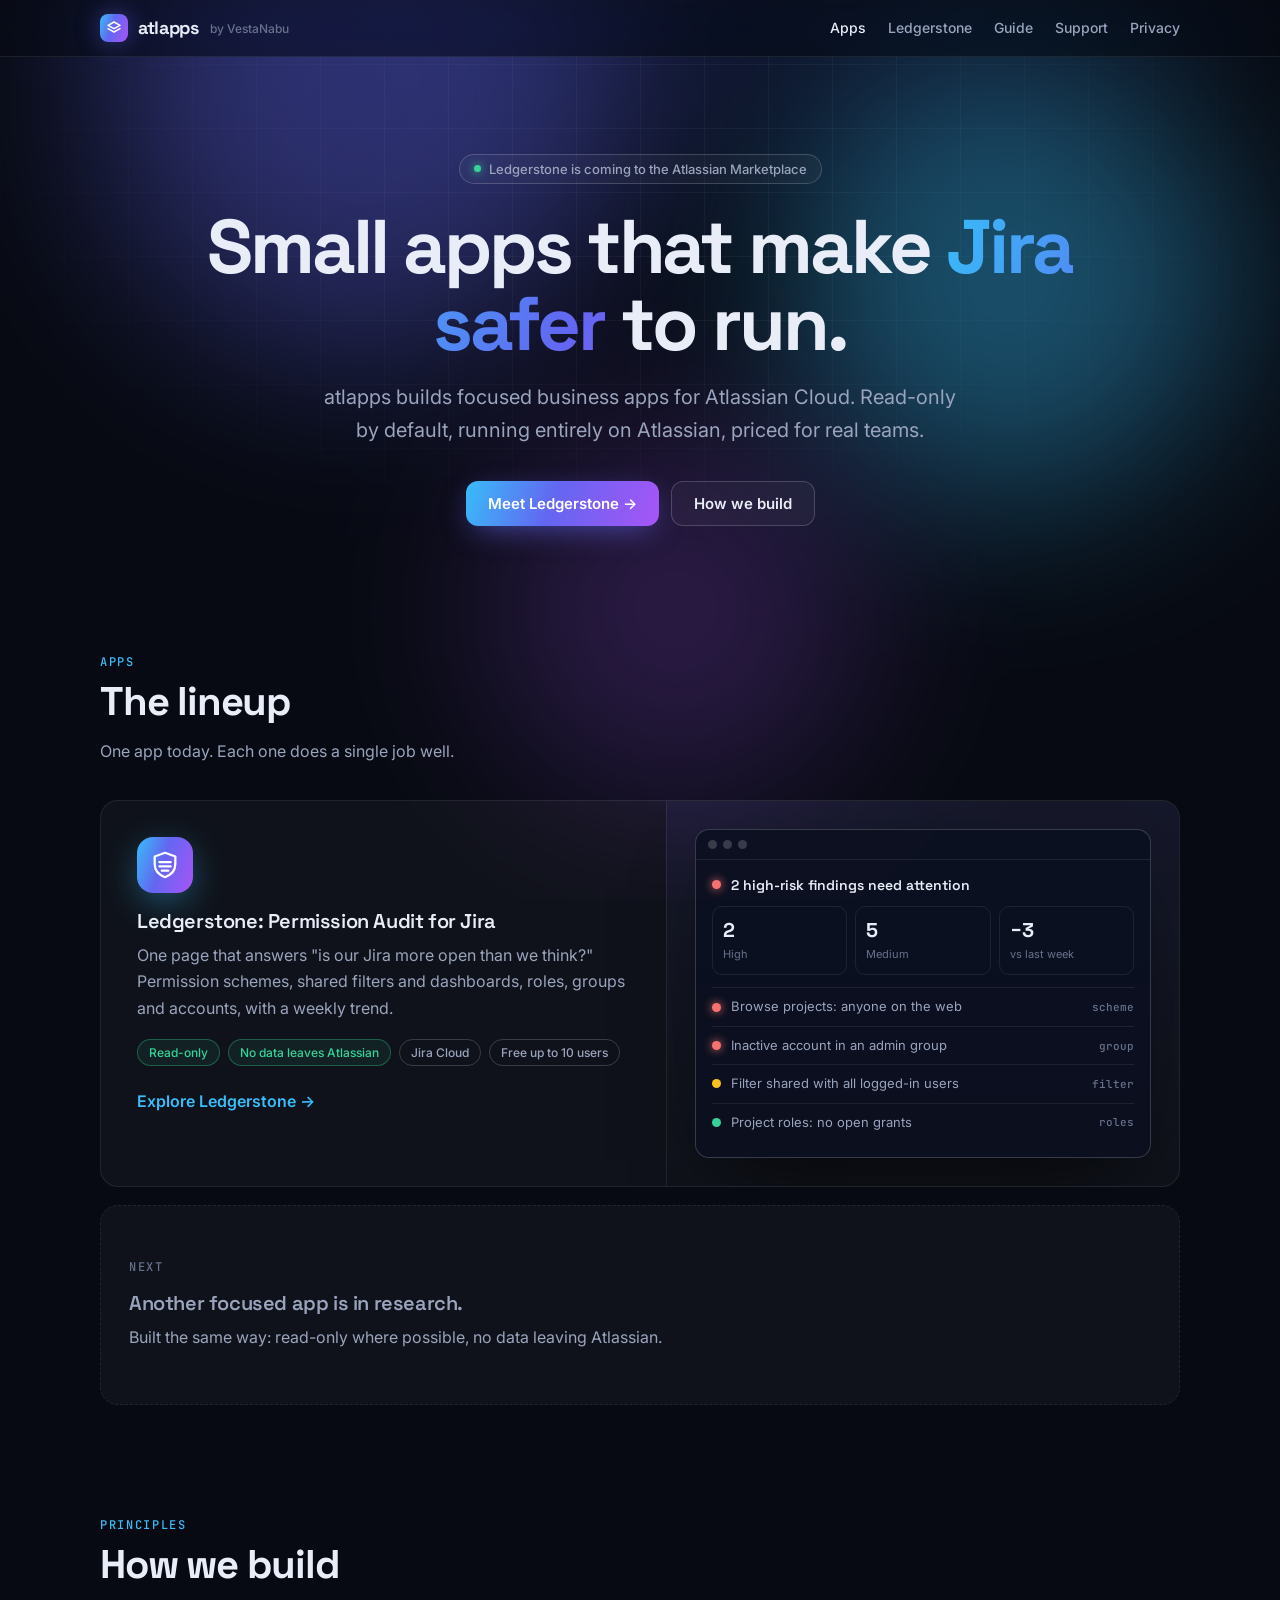
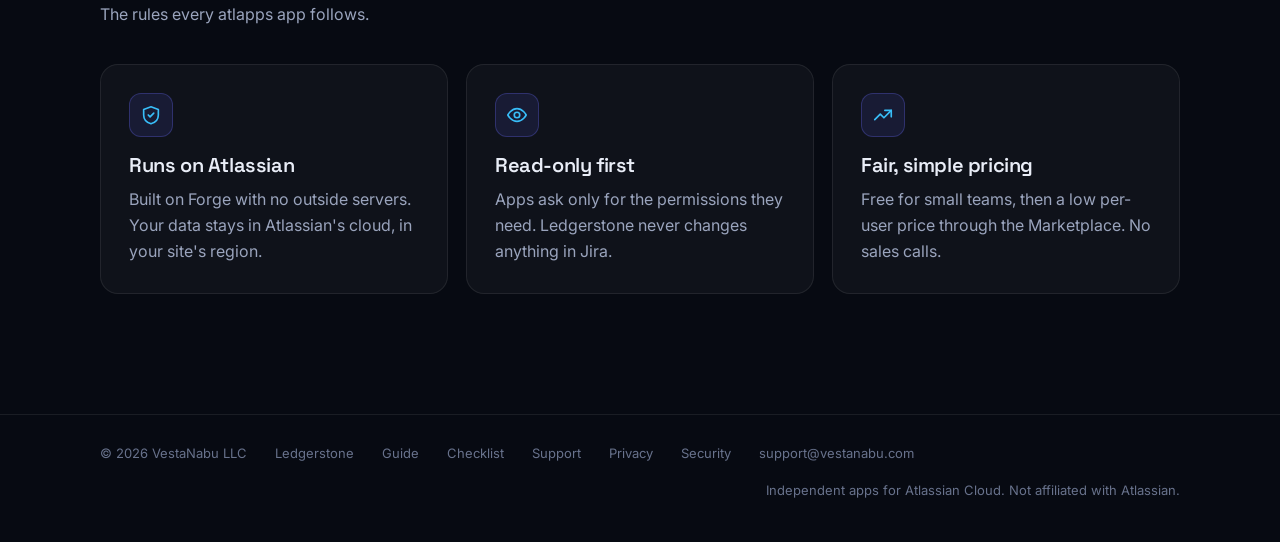
==== commit a54faa5c: "Security policy page (/security/) for Atlassian's review, linked from every footer and the sitemap A" ====
--- a/index.html
+++ b/index.html
@@ -27,5 +27,5 @@
 <div class="card"><div class="icon"><svg viewBox="0 0 24 24"><circle cx="12" cy="12" r="3"/><path d="M2 12s3.6-7 10-7 10 7 10 7-3.6 7-10 7S2 12 2 12Z"/></svg></div><h3>Read-only first</h3><p>Apps ask only for the permissions they need. Ledgerstone never changes anything in Jira.</p></div>
 <div class="card"><div class="icon"><svg viewBox="0 0 24 24"><path d="M3 17l6-6 4 4 8-8"/><path d="M14 7h7v7"/></svg></div><h3>Fair, simple pricing</h3><p>Free for small teams, then a low per-user price through the Marketplace. No sales calls.</p></div>
 </div></section></main>
-<footer><div class="foot"><span>© 2026 VestaNabu LLC</span><a href="/ledgerstone/">Ledgerstone</a><a href="/ledgerstone/guide/">Guide</a><a href="/ledgerstone/jira-permission-audit-checklist/">Checklist</a><a href="/ledgerstone/support/">Support</a><a href="/ledgerstone/privacy/">Privacy</a><a href="mailto:support@vestanabu.com">support@vestanabu.com</a><span class="r">Independent apps for Atlassian Cloud. Not affiliated with Atlassian.</span></div></footer>
+<footer><div class="foot"><span>© 2026 VestaNabu LLC</span><a href="/ledgerstone/">Ledgerstone</a><a href="/ledgerstone/guide/">Guide</a><a href="/ledgerstone/jira-permission-audit-checklist/">Checklist</a><a href="/ledgerstone/support/">Support</a><a href="/ledgerstone/privacy/">Privacy</a><a href="/security/">Security</a><a href="mailto:support@vestanabu.com">support@vestanabu.com</a><span class="r">Independent apps for Atlassian Cloud. Not affiliated with Atlassian.</span></div></footer>
 <script src="/site.js" defer></script></body></html>
--- a/style.css
+++ b/style.css
@@ -136,6 +136,7 @@
 .doc .steps li::before{width:28px;height:28px;font-size:14px;margin-bottom:10px}
 /* reveal on scroll */
 .reveal{opacity:0;transform:translateY(18px);transition:opacity .7s ease,transform .7s ease}.reveal.in{opacity:1;transform:none}
+.video{max-width:1040px;margin:28px auto 0;border:1px solid var(--line-hi);border-radius:18px;overflow:hidden;background:#000;box-shadow:0 30px 80px -30px rgba(0,0,0,.8)}.video video{display:block;width:100%;height:auto}
 @media (max-width:820px){.app,.split,.defs{grid-template-columns:1fr}.app .preview{border-left:0;border-top:1px solid var(--line)}.nav-links{gap:14px}.brand small{display:none}}
 @media (max-width:480px){.nav-in{gap:12px;padding:14px 16px}.nav-links{gap:10px}.nav-links a{font-size:13.5px}.nav-links a:first-child{display:none}}
 @media (max-width:375px){.nav-links a:last-child{display:none}}
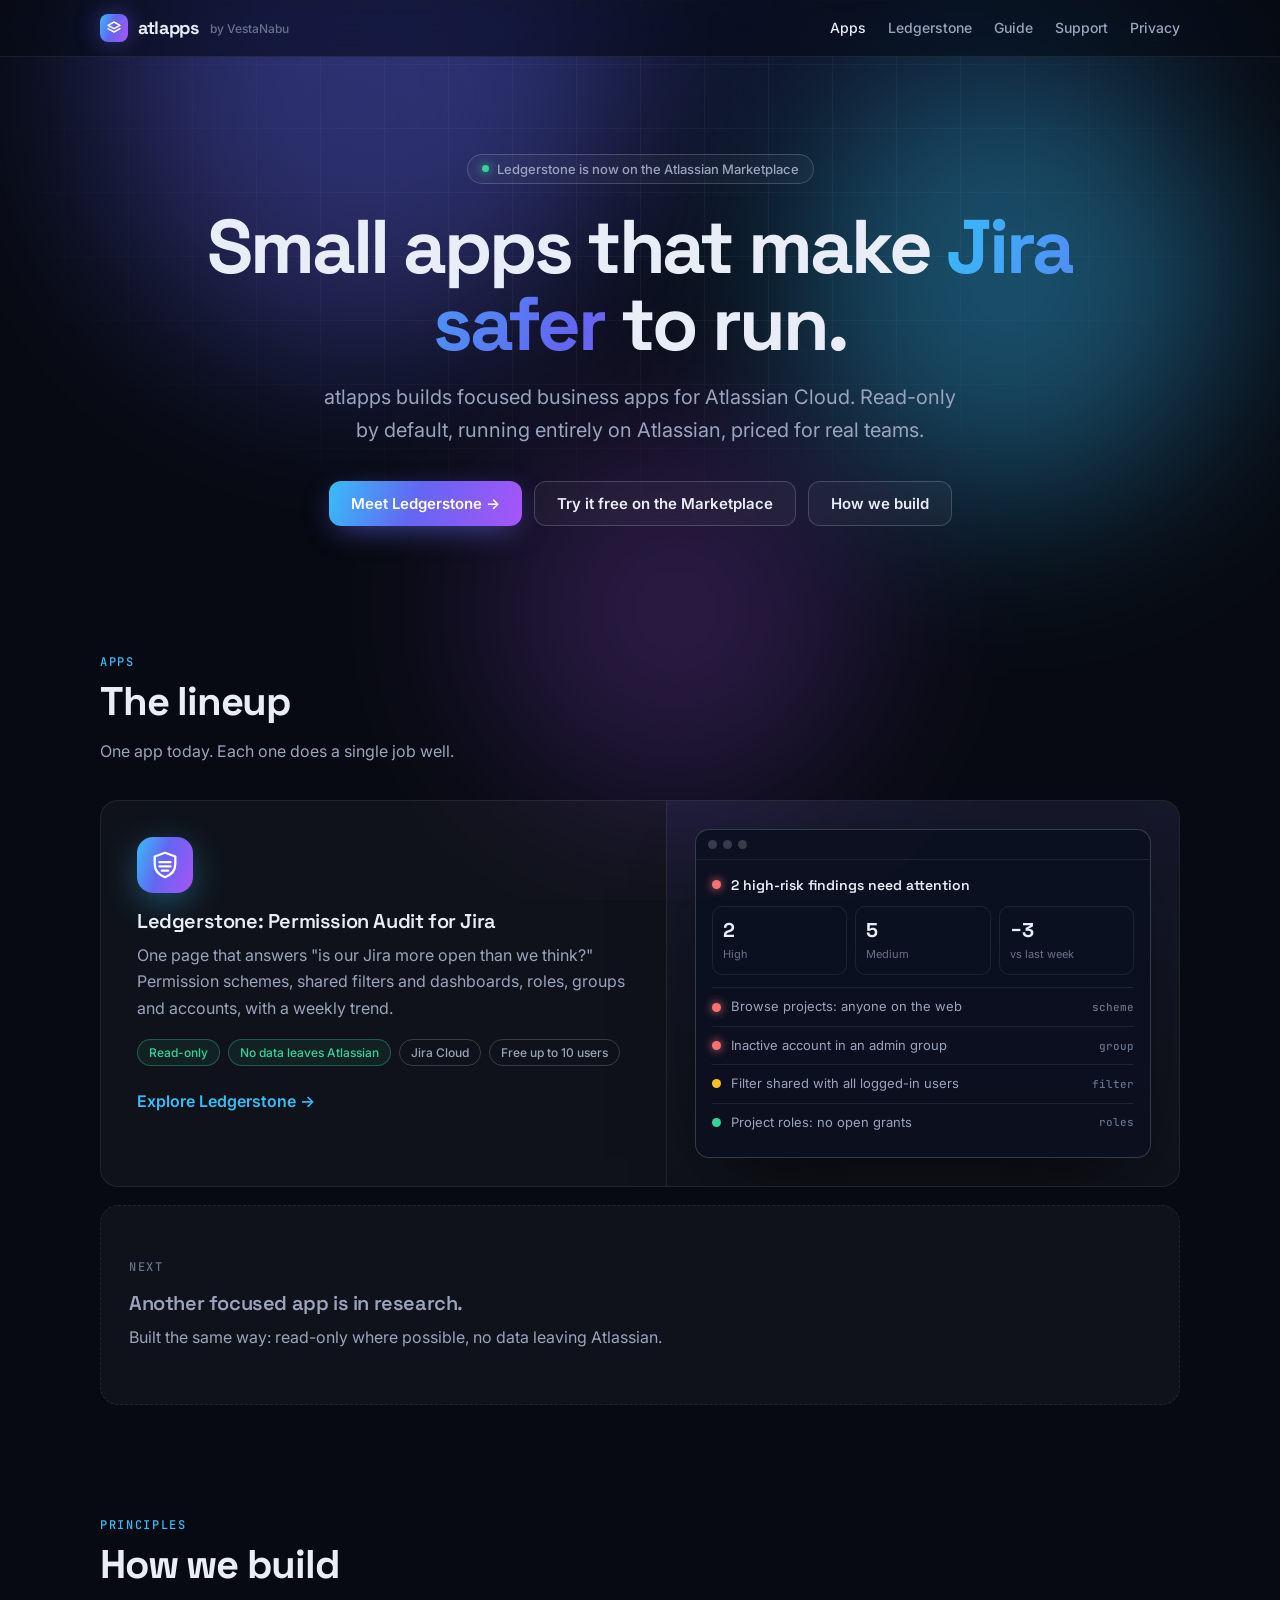
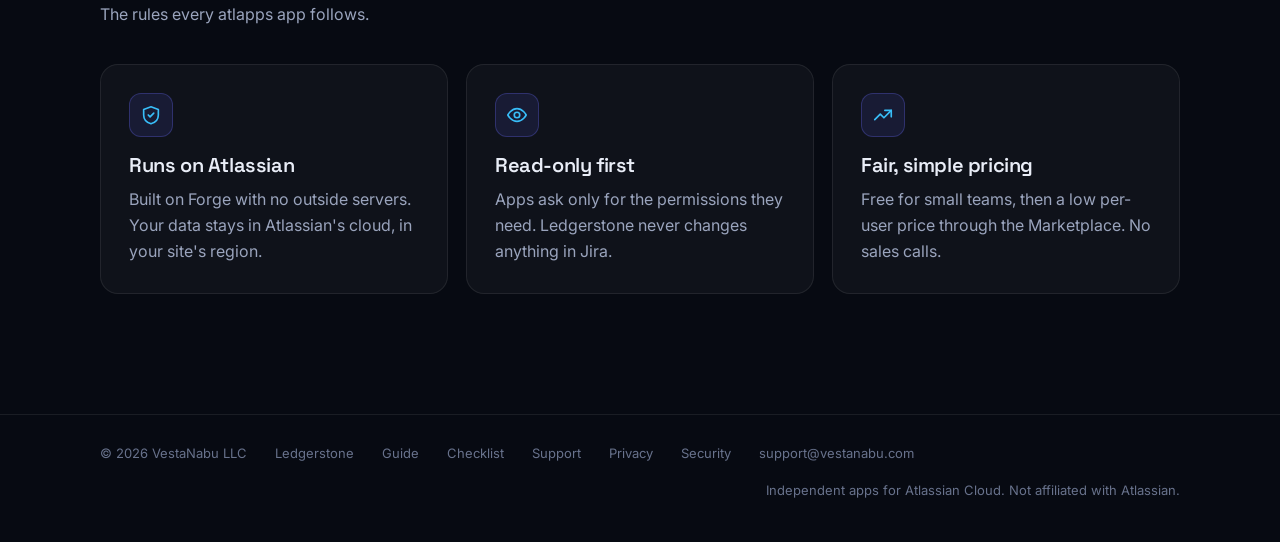
==== commit c82f45d9: "Ledgerstone is on the Marketplace: "coming soon" replaced with links to the live listing (2026-10-21" ====
--- a/index.html
+++ b/index.html
@@ -5,10 +5,10 @@
 <div class="sky" aria-hidden="true"><div class="orb o1"></div><div class="orb o2"></div><div class="orb o3"></div></div>
 <nav><div class="nav-in"><a class="brand" href="/"><span class="mark"><svg viewBox="0 0 24 24" fill="none" stroke="#fff" stroke-width="2.2" stroke-linecap="round" stroke-linejoin="round"><path d="M12 3 3 8l9 5 9-5-9-5Z"/><path d="m3 13 9 5 9-5"/></svg></span>atlapps<small>by VestaNabu</small></a><div class="nav-links"><a href="/" aria-current="page">Apps</a><a href="/ledgerstone/">Ledgerstone</a><a href="/ledgerstone/guide/">Guide</a><a href="/ledgerstone/support/">Support</a><a href="/ledgerstone/privacy/">Privacy</a></div></div></nav>
 <main>
-<section class="hero"><span class="eyebrow"><i></i>Ledgerstone is coming to the Atlassian Marketplace</span>
+<section class="hero"><span class="eyebrow"><i></i>Ledgerstone is now on the Atlassian Marketplace</span>
 <h1>Small apps that make <span class="grad">Jira safer</span> to run.</h1>
 <p class="lede">atlapps builds focused business apps for Atlassian Cloud. Read-only by default, running entirely on Atlassian, priced for real teams.</p>
-<div class="cta"><a class="btn primary" href="/ledgerstone/">Meet Ledgerstone →</a><a class="btn ghost" href="#principles">How we build</a></div></section>
+<div class="cta"><a class="btn primary" href="/ledgerstone/">Meet Ledgerstone →</a><a class="btn ghost" href="https://marketplace.atlassian.com/apps/861443927/ledgerstone-permission-audit-for-jira?hosting=cloud&amp;tab=overview">Try it free on the Marketplace</a><a class="btn ghost" href="#principles">How we build</a></div></section>
 <section class="reveal"><p class="kicker">Apps</p><h2>The lineup</h2><p class="sub">One app today. Each one does a single job well.</p>
 <a class="card app" href="/ledgerstone/"><div class="body"><div class="logo"><svg viewBox="0 0 32 32" fill="none" stroke="#fff" stroke-width="2.4" stroke-linecap="round" stroke-linejoin="round"><path d="M16 3 5 7v8c0 7 4.7 11.7 11 14 6.3-2.3 11-7 11-14V7L16 3Z"/><path d="M10 13h12M10 17.5h12M12.5 22h7"/></svg></div><h3>Ledgerstone: Permission Audit for Jira</h3>
 <p>One page that answers "is our Jira more open than we think?" Permission schemes, shared filters and dashboards, roles, groups and accounts, with a weekly trend.</p>
--- a/style.css
+++ b/style.css
@@ -93,7 +93,7 @@
 .steps{list-style:none;counter-reset:s;padding:0;margin:0;display:grid;gap:18px;grid-template-columns:repeat(auto-fit,minmax(240px,1fr))}
 .steps li{counter-increment:s;border:1px solid var(--line);border-radius:var(--r);background:var(--card);padding:24px}
 .steps li::before{content:counter(s);display:grid;place-items:center;width:32px;height:32px;border-radius:10px;background:var(--grad);color:#fff;font:700 15px var(--display);margin-bottom:14px}
-.steps b{display:block;font:600 18px/1.3 var(--display);letter-spacing:-.02em;margin-bottom:6px}.steps span{color:var(--muted);font-size:15px}.steps strong{color:var(--fg)}
+.steps b{display:block;font:600 18px/1.3 var(--display);letter-spacing:-.02em;margin-bottom:6px}.steps span{color:var(--muted);font-size:15px}.steps strong{color:var(--fg)}.steps a{color:var(--a1)}
 .defs{display:grid;grid-template-columns:repeat(2,1fr);gap:1px;background:var(--line);border:1px solid var(--line);border-radius:var(--r);overflow:hidden}
 .defs div{background:var(--bg2);padding:22px}.defs b{display:block;font:600 16px var(--display);margin-bottom:6px}.defs span{color:var(--muted);font-size:14.5px}.defs strong{color:var(--fg)}
 .sub a{color:var(--a1)}.sub.after{margin:24px 0 0}
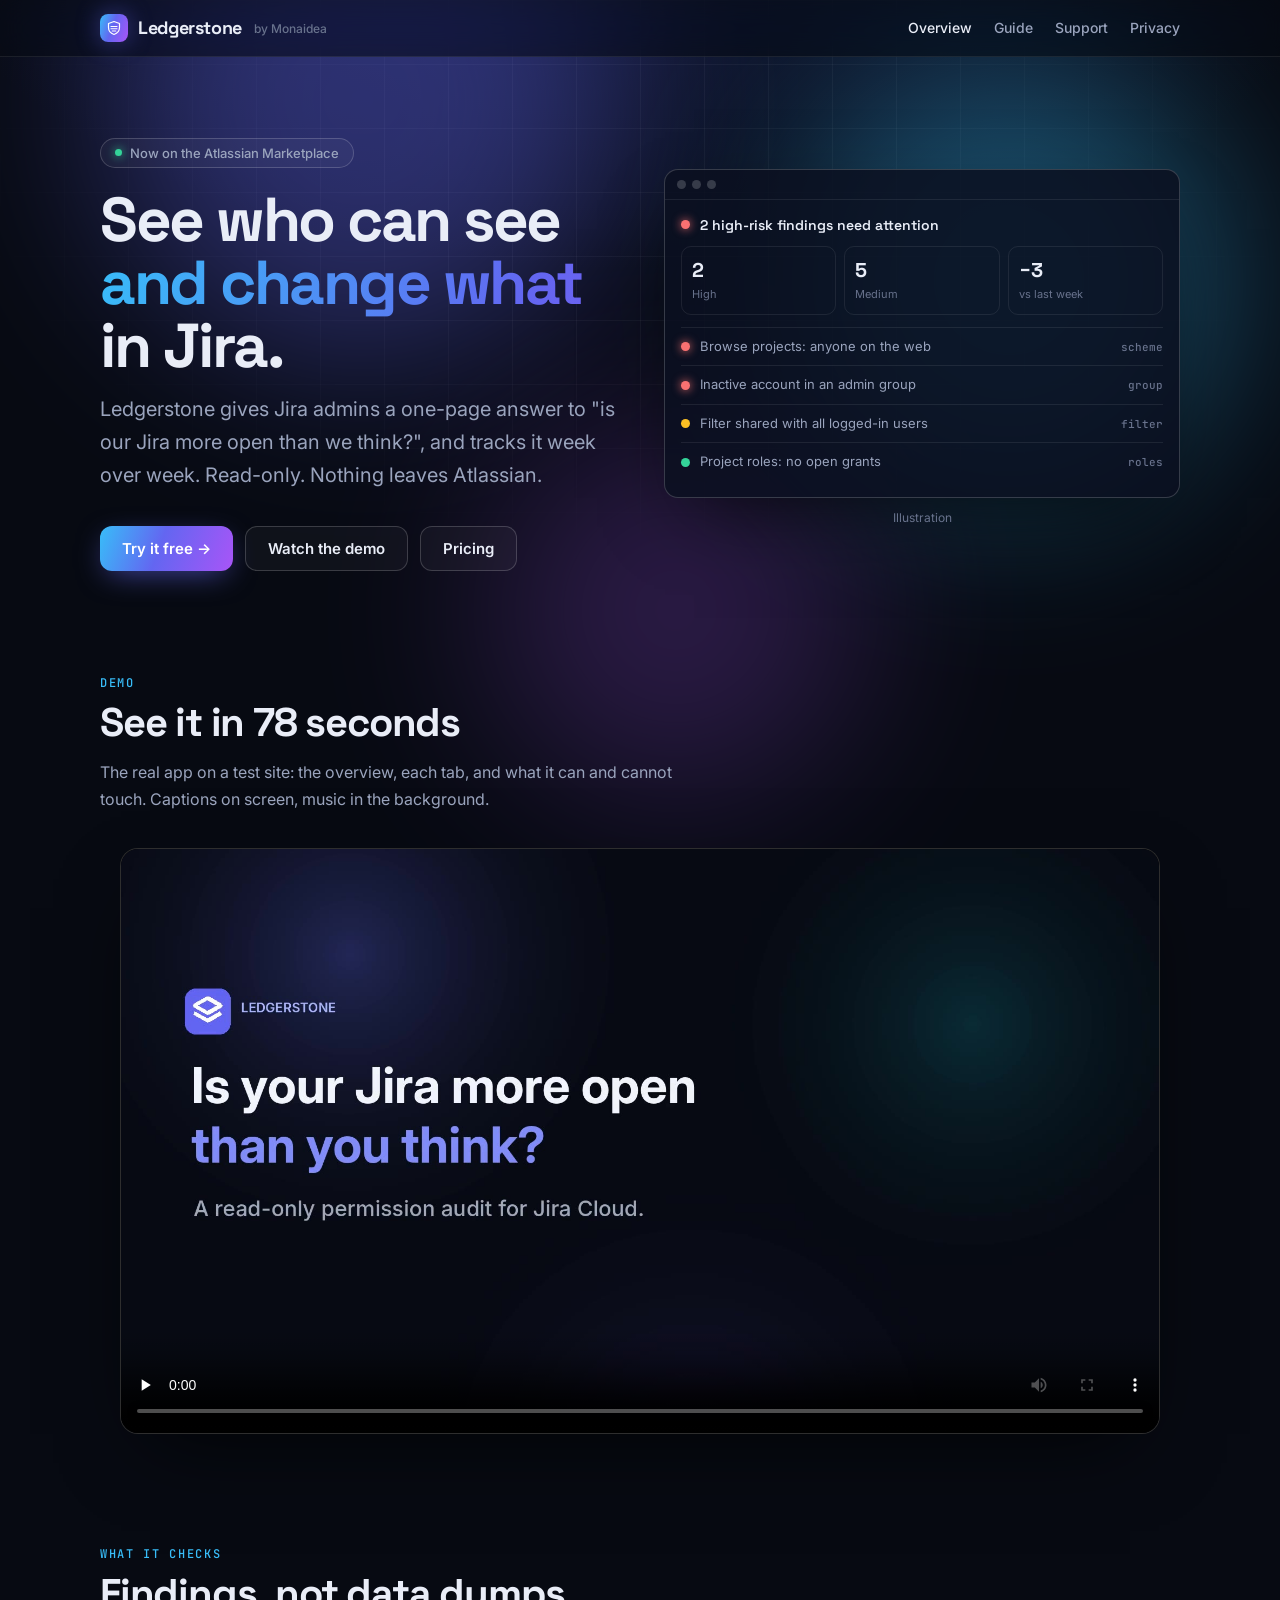
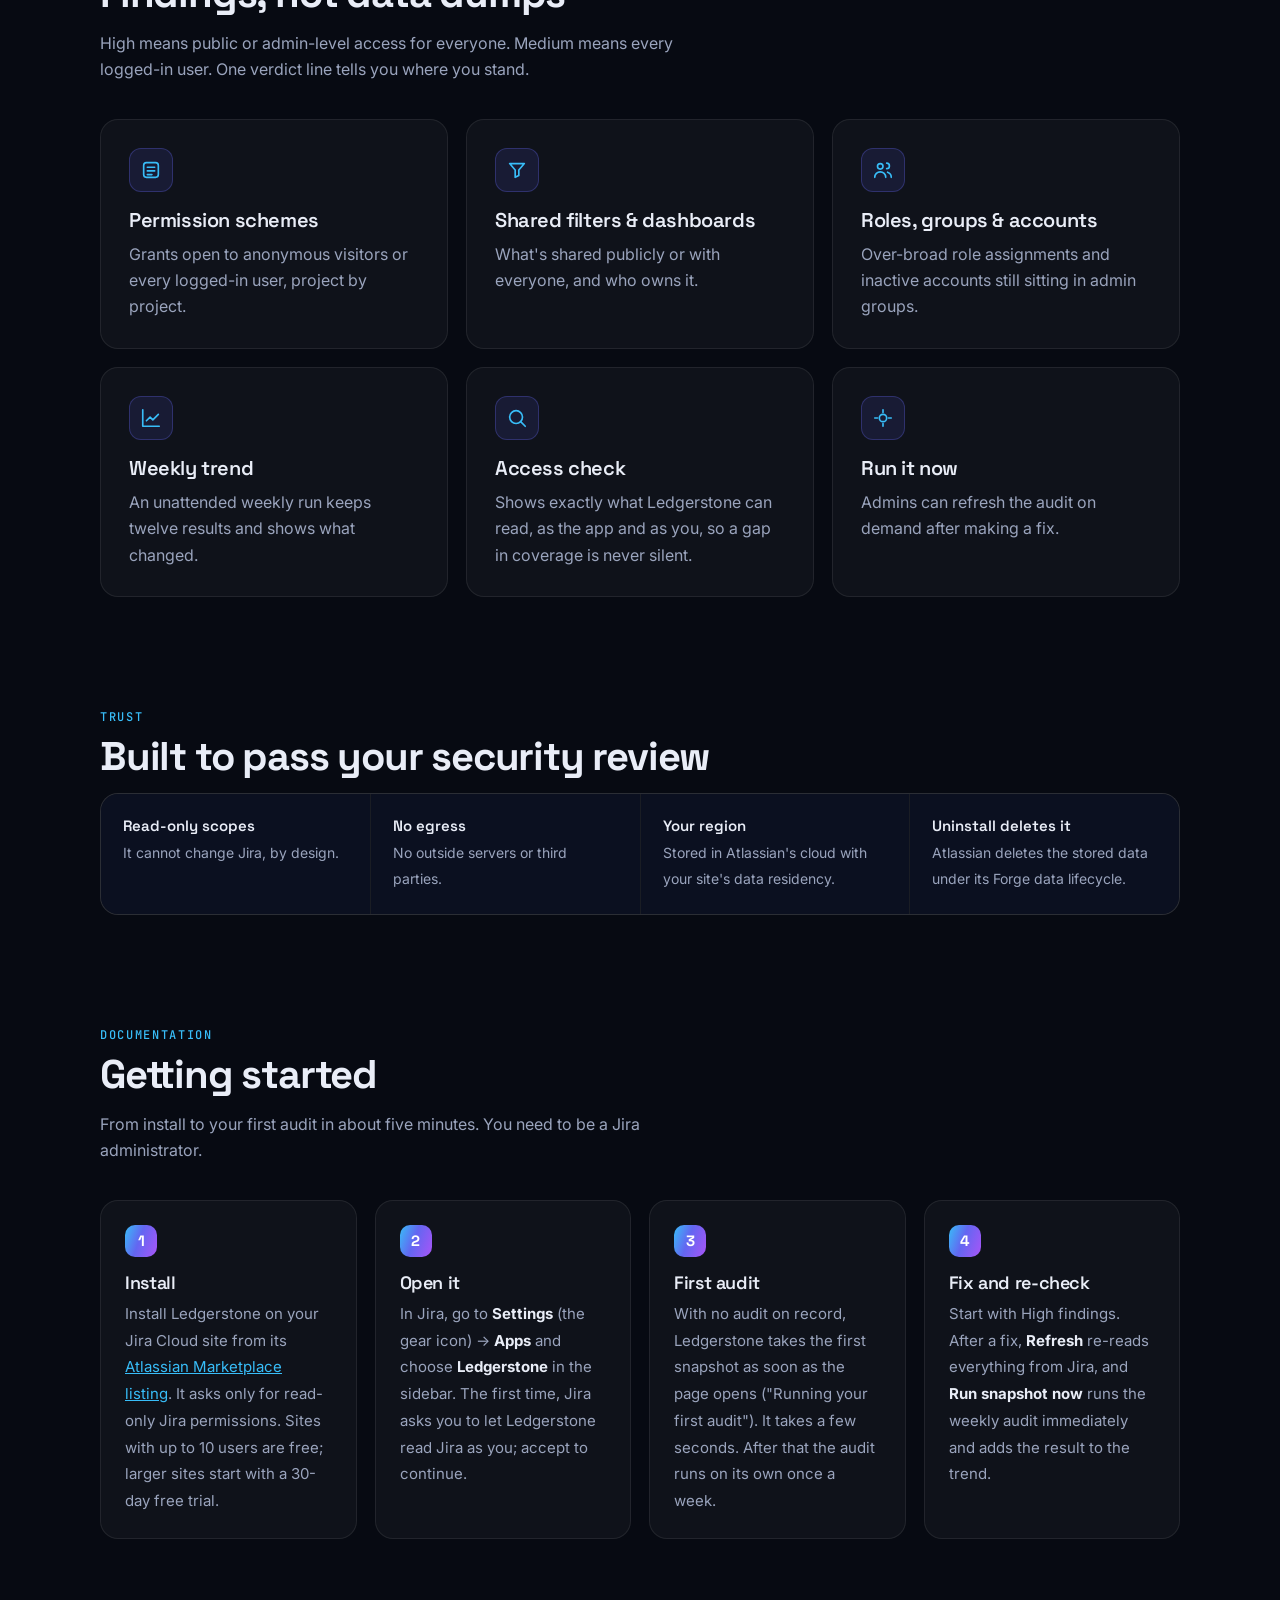
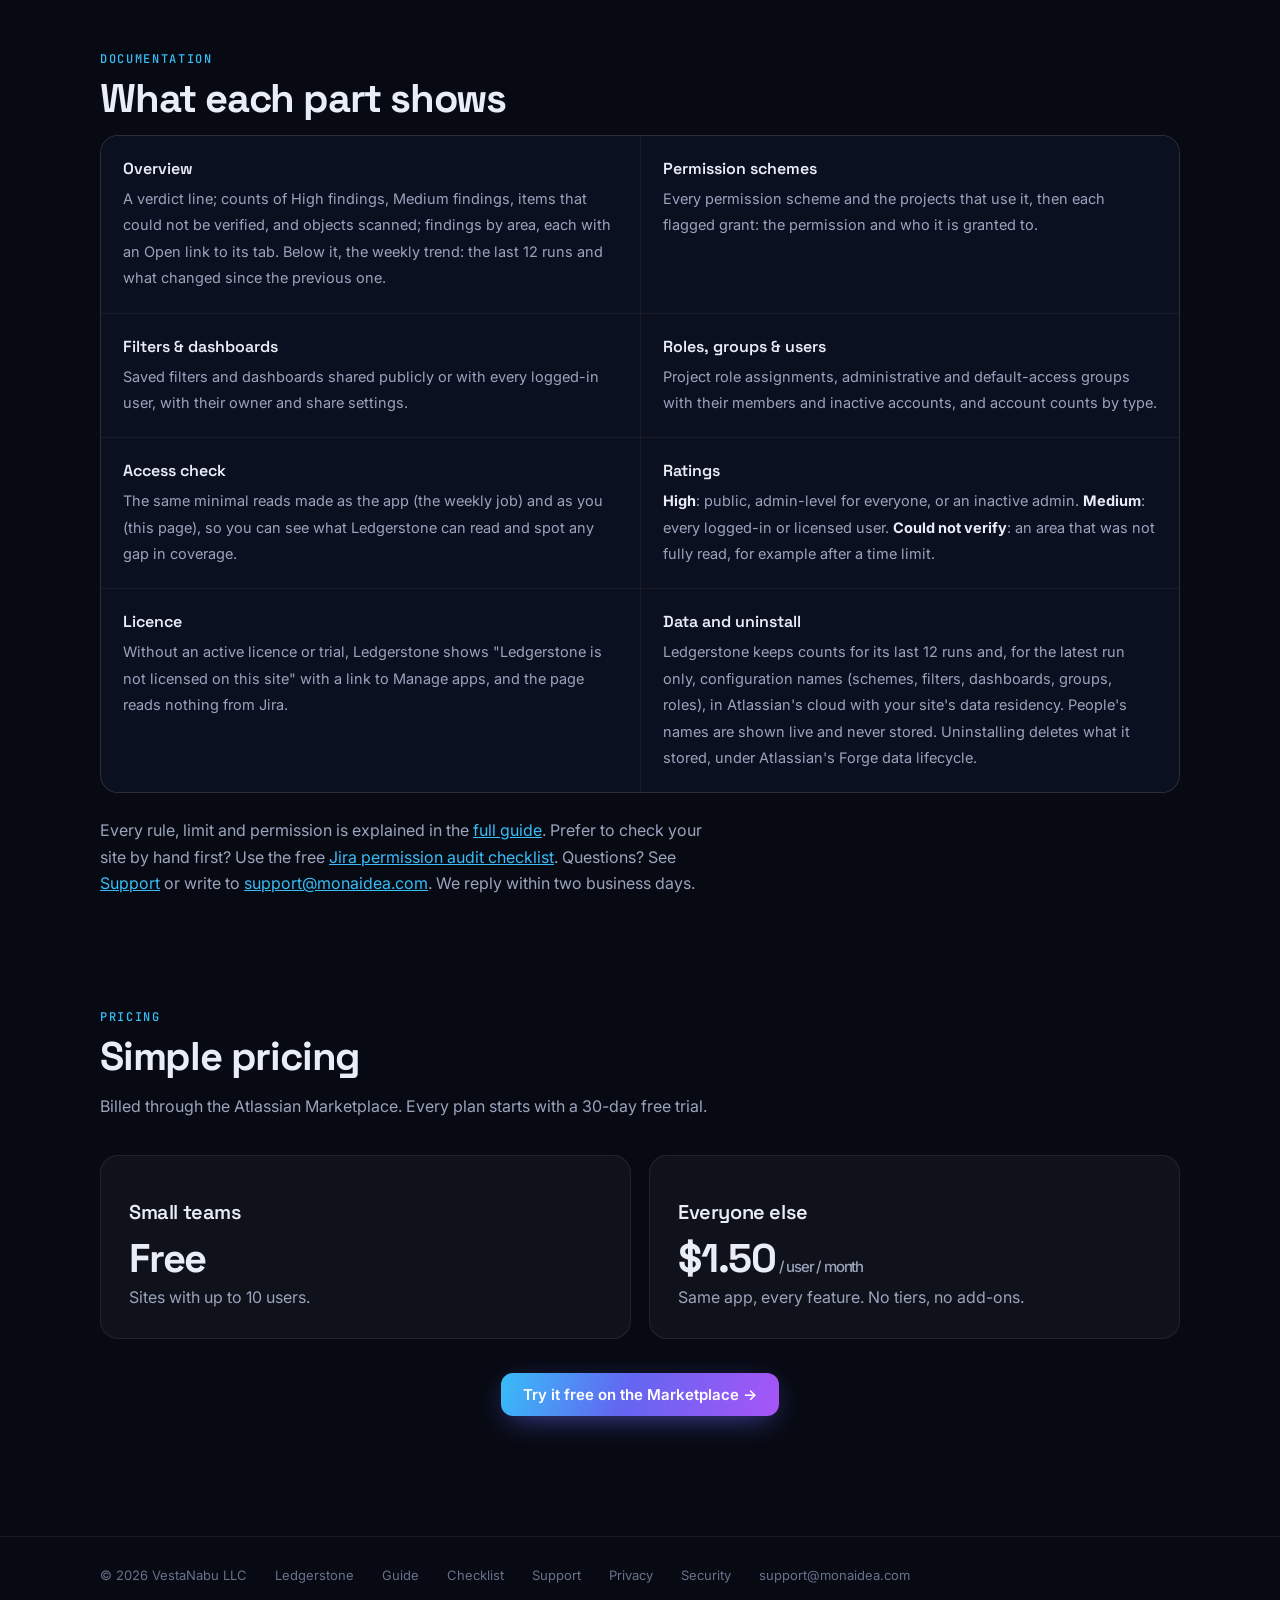
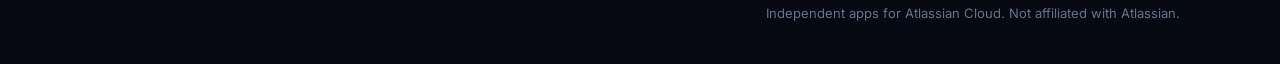
==== commit 3c671fe2: "Move the site to ledgerstone.monaidea.com, branded Monaidea (owner decision 2026-10-21) - Hostname: " ====
--- a/index.html
+++ b/index.html
@@ -1,31 +1,55 @@
 <!doctype html><html lang="en"><head><meta charset="utf-8"><meta name="viewport" content="width=device-width,initial-scale=1">
-<title>atlapps by VestaNabu: business apps for Atlassian Cloud</title><meta name="description" content="Focused, read-only business apps for Jira and Atlassian Cloud, by VestaNabu LLC."><meta name="theme-color" content="#070a12">
-<link rel="icon" href="data:image/svg+xml,%3Csvg xmlns='http://www.w3.org/2000/svg' viewBox='0 0 24 24'%3E%3Crect width='24' height='24' rx='6' fill='%236366f1'/%3E%3Cpath d='M12 5 5 9l7 4 7-4-7-4Zm-7 8 7 4 7-4' fill='none' stroke='white' stroke-width='2' stroke-linejoin='round'/%3E%3C/svg%3E">
+<title>Ledgerstone: Permission Audit for Jira</title><meta name="description" content="See who can see and change what in Jira. Read-only. No data leaves Atlassian."><meta name="theme-color" content="#070a12">
+<link rel="icon" href="data:image/svg+xml,%3Csvg xmlns='http://www.w3.org/2000/svg' viewBox='0 0 32 32'%3E%3Crect width='32' height='32' rx='8' fill='%236366f1'/%3E%3Cg fill='none' stroke='white' stroke-width='2.6' stroke-linecap='round' stroke-linejoin='round' transform='translate(4 4) scale(.75)'%3E%3Cpath d='M16 3 5 7v8c0 7 4.7 11.7 11 14 6.3-2.3 11-7 11-14V7L16 3Z'/%3E%3Cpath d='M10 13h12M10 17.5h12M12.5 22h7'/%3E%3C/g%3E%3C/svg%3E">
 <link rel="stylesheet" href="/style.css"></head><body>
 <div class="sky" aria-hidden="true"><div class="orb o1"></div><div class="orb o2"></div><div class="orb o3"></div></div>
-<nav><div class="nav-in"><a class="brand" href="/"><span class="mark"><svg viewBox="0 0 24 24" fill="none" stroke="#fff" stroke-width="2.2" stroke-linecap="round" stroke-linejoin="round"><path d="M12 3 3 8l9 5 9-5-9-5Z"/><path d="m3 13 9 5 9-5"/></svg></span>atlapps<small>by VestaNabu</small></a><div class="nav-links"><a href="/" aria-current="page">Apps</a><a href="/ledgerstone/">Ledgerstone</a><a href="/ledgerstone/guide/">Guide</a><a href="/ledgerstone/support/">Support</a><a href="/ledgerstone/privacy/">Privacy</a></div></div></nav>
+<nav><div class="nav-in"><a class="brand" href="/"><span class="mark"><svg viewBox="0 0 32 32" fill="none" stroke="#fff" stroke-width="2.4" stroke-linecap="round" stroke-linejoin="round"><path d="M16 3 5 7v8c0 7 4.7 11.7 11 14 6.3-2.3 11-7 11-14V7L16 3Z"/><path d="M10 13h12M10 17.5h12M12.5 22h7"/></svg></span>Ledgerstone<small>by Monaidea</small></a><div class="nav-links"><a href="/" aria-current="page">Overview</a><a href="/guide/">Guide</a><a href="/support/">Support</a><a href="/privacy/">Privacy</a></div></div></nav>
 <main>
-<section class="hero"><span class="eyebrow"><i></i>Ledgerstone is now on the Atlassian Marketplace</span>
-<h1>Small apps that make <span class="grad">Jira safer</span> to run.</h1>
-<p class="lede">atlapps builds focused business apps for Atlassian Cloud. Read-only by default, running entirely on Atlassian, priced for real teams.</p>
-<div class="cta"><a class="btn primary" href="/ledgerstone/">Meet Ledgerstone →</a><a class="btn ghost" href="https://marketplace.atlassian.com/apps/861443927/ledgerstone-permission-audit-for-jira?hosting=cloud&amp;tab=overview">Try it free on the Marketplace</a><a class="btn ghost" href="#principles">How we build</a></div></section>
-<section class="reveal"><p class="kicker">Apps</p><h2>The lineup</h2><p class="sub">One app today. Each one does a single job well.</p>
-<a class="card app" href="/ledgerstone/"><div class="body"><div class="logo"><svg viewBox="0 0 32 32" fill="none" stroke="#fff" stroke-width="2.4" stroke-linecap="round" stroke-linejoin="round"><path d="M16 3 5 7v8c0 7 4.7 11.7 11 14 6.3-2.3 11-7 11-14V7L16 3Z"/><path d="M10 13h12M10 17.5h12M12.5 22h7"/></svg></div><h3>Ledgerstone: Permission Audit for Jira</h3>
-<p>One page that answers "is our Jira more open than we think?" Permission schemes, shared filters and dashboards, roles, groups and accounts, with a weekly trend.</p>
-<div class="chips"><span class="chip ok">Read-only</span><span class="chip ok">No data leaves Atlassian</span><span class="chip">Jira Cloud</span><span class="chip">Free up to 10 users</span></div>
-<span class="more">Explore Ledgerstone →</span></div><div class="preview"><div class="panel" role="img" aria-label="Illustration of the Ledgerstone overview"><div class="bar"><i></i><i></i><i></i></div><div class="in">
+<section class="split"><div><span class="eyebrow"><i></i>Now on the Atlassian Marketplace</span>
+<h1>See who can see <span class="grad">and change what</span> in Jira.</h1>
+<p class="lede">Ledgerstone gives Jira admins a one-page answer to "is our Jira more open than we think?", and tracks it week over week. Read-only. Nothing leaves Atlassian.</p>
+<div class="cta"><a class="btn primary" href="https://marketplace.atlassian.com/apps/861443927/ledgerstone-permission-audit-for-jira?hosting=cloud&amp;tab=overview">Try it free →</a><a class="btn ghost" href="#demo">Watch the demo</a><a class="btn ghost" href="#pricing">Pricing</a></div></div>
+<div><div class="panel" role="img" aria-label="Illustration of the Ledgerstone overview"><div class="bar"><i></i><i></i><i></i></div><div class="in">
 <div class="verdict"><span class="dot bad"></span>2 high-risk findings need attention</div>
 <div class="kpis"><div class="kpi"><b>2</b><span>High</span></div><div class="kpi"><b>5</b><span>Medium</span></div><div class="kpi"><b>−3</b><span>vs last week</span></div></div>
 <div class="row"><span class="dot bad"></span>Browse projects: anyone on the web<em>scheme</em></div>
 <div class="row"><span class="dot bad"></span>Inactive account in an admin group<em>group</em></div>
 <div class="row"><span class="dot warn"></span>Filter shared with all logged-in users<em>filter</em></div>
 <div class="row"><span class="dot ok"></span>Project roles: no open grants<em>roles</em></div>
-</div></div></div></a>
-<div class="grid" style="margin-top:18px"><div class="card soon"><p class="kicker" style="color:var(--dim)">Next</p><h3>Another focused app is in research.</h3><p>Built the same way: read-only where possible, no data leaving Atlassian.</p></div></div></section>
-<section id="principles" class="reveal"><p class="kicker">Principles</p><h2>How we build</h2><p class="sub">The rules every atlapps app follows.</p><div class="grid">
-<div class="card"><div class="icon"><svg viewBox="0 0 24 24"><path d="M12 3 4 6v6c0 5 3.4 8.3 8 9.6 4.6-1.3 8-4.6 8-9.6V6l-8-3Z"/><path d="m9 12 2 2 4-4"/></svg></div><h3>Runs on Atlassian</h3><p>Built on Forge with no outside servers. Your data stays in Atlassian's cloud, in your site's region.</p></div>
-<div class="card"><div class="icon"><svg viewBox="0 0 24 24"><circle cx="12" cy="12" r="3"/><path d="M2 12s3.6-7 10-7 10 7 10 7-3.6 7-10 7S2 12 2 12Z"/></svg></div><h3>Read-only first</h3><p>Apps ask only for the permissions they need. Ledgerstone never changes anything in Jira.</p></div>
-<div class="card"><div class="icon"><svg viewBox="0 0 24 24"><path d="M3 17l6-6 4 4 8-8"/><path d="M14 7h7v7"/></svg></div><h3>Fair, simple pricing</h3><p>Free for small teams, then a low per-user price through the Marketplace. No sales calls.</p></div>
-</div></section></main>
-<footer><div class="foot"><span>© 2026 VestaNabu LLC</span><a href="/ledgerstone/">Ledgerstone</a><a href="/ledgerstone/guide/">Guide</a><a href="/ledgerstone/jira-permission-audit-checklist/">Checklist</a><a href="/ledgerstone/support/">Support</a><a href="/ledgerstone/privacy/">Privacy</a><a href="/security/">Security</a><a href="mailto:support@vestanabu.com">support@vestanabu.com</a><span class="r">Independent apps for Atlassian Cloud. Not affiliated with Atlassian.</span></div></footer>
+</div></div><p class="caption">Illustration</p></div></section>
+<section id="demo" class="reveal"><p class="kicker">Demo</p><h2>See it in 78 seconds</h2><p class="sub">The real app on a test site: the overview, each tab, and what it can and cannot touch. Captions on screen, music in the background.</p><div class="video"><video controls playsinline preload="none" width="1920" height="1080" poster="/media/ledgerstone-demo-poster.jpg"><source src="/media/ledgerstone-demo.mp4" type="video/mp4">Your browser cannot play this video. <a href="/media/ledgerstone-demo.mp4">Download it (MP4, 7.7 MB)</a>.</video></div></section>
+<section class="reveal"><p class="kicker">What it checks</p><h2>Findings, not data dumps</h2><p class="sub">High means public or admin-level access for everyone. Medium means every logged-in user. One verdict line tells you where you stand.</p><div class="grid">
+<div class="card"><div class="icon"><svg viewBox="0 0 24 24"><rect x="4" y="4" width="16" height="16" rx="3"/><path d="M8 9h8M8 13h8M8 17h5"/></svg></div><h3>Permission schemes</h3><p>Grants open to anonymous visitors or every logged-in user, project by project.</p></div>
+<div class="card"><div class="icon"><svg viewBox="0 0 24 24"><path d="M4 5h16l-6 7v6l-4 2v-8L4 5Z"/></svg></div><h3>Shared filters & dashboards</h3><p>What's shared publicly or with everyone, and who owns it.</p></div>
+<div class="card"><div class="icon"><svg viewBox="0 0 24 24"><circle cx="9" cy="8" r="3"/><path d="M3 20c0-3.3 2.7-6 6-6s6 2.7 6 6"/><path d="M16 4.5a3 3 0 0 1 0 6M21 20c0-2.6-1.6-4.8-4-5.6"/></svg></div><h3>Roles, groups & accounts</h3><p>Over-broad role assignments and inactive accounts still sitting in admin groups.</p></div>
+<div class="card"><div class="icon"><svg viewBox="0 0 24 24"><path d="M3 3v18h18"/><path d="m7 15 4-4 3 3 6-6"/></svg></div><h3>Weekly trend</h3><p>An unattended weekly run keeps twelve results and shows what changed.</p></div>
+<div class="card"><div class="icon"><svg viewBox="0 0 24 24"><circle cx="11" cy="11" r="7"/><path d="m21 21-5-5"/></svg></div><h3>Access check</h3><p>Shows exactly what Ledgerstone can read, as the app and as you, so a gap in coverage is never silent.</p></div>
+<div class="card"><div class="icon"><svg viewBox="0 0 24 24"><path d="M12 3v3M12 18v3M3 12h3M18 12h3"/><circle cx="12" cy="12" r="4"/></svg></div><h3>Run it now</h3><p>Admins can refresh the audit on demand after making a fix.</p></div>
+</div></section>
+<section class="reveal"><p class="kicker">Trust</p><h2>Built to pass your security review</h2><div class="trust">
+<div><b>Read-only scopes</b><span>It cannot change Jira, by design.</span></div>
+<div><b>No egress</b><span>No outside servers or third parties.</span></div>
+<div><b>Your region</b><span>Stored in Atlassian's cloud with your site's data residency.</span></div>
+<div><b>Uninstall deletes it</b><span>Atlassian deletes the stored data under its Forge data lifecycle.</span></div></div></section>
+<section id="getting-started" class="reveal"><p class="kicker">Documentation</p><h2>Getting started</h2><p class="sub">From install to your first audit in about five minutes. You need to be a Jira administrator.</p>
+<ol class="steps">
+<li><b>Install</b><span>Install Ledgerstone on your Jira Cloud site from its <a href="https://marketplace.atlassian.com/apps/861443927/ledgerstone-permission-audit-for-jira?hosting=cloud&amp;tab=overview">Atlassian Marketplace listing</a>. It asks only for read-only Jira permissions. Sites with up to 10 users are free; larger sites start with a 30-day free trial.</span></li>
+<li><b>Open it</b><span>In Jira, go to <strong>Settings</strong> (the gear icon) → <strong>Apps</strong> and choose <strong>Ledgerstone</strong> in the sidebar. The first time, Jira asks you to let Ledgerstone read Jira as you; accept to continue.</span></li>
+<li><b>First audit</b><span>With no audit on record, Ledgerstone takes the first snapshot as soon as the page opens ("Running your first audit"). It takes a few seconds. After that the audit runs on its own once a week.</span></li>
+<li><b>Fix and re-check</b><span>Start with High findings. After a fix, <strong>Refresh</strong> re-reads everything from Jira, and <strong>Run snapshot now</strong> runs the weekly audit immediately and adds the result to the trend.</span></li>
+</ol></section>
+<section id="reference" class="reveal"><p class="kicker">Documentation</p><h2>What each part shows</h2><div class="defs">
+<div><b>Overview</b><span>A verdict line; counts of High findings, Medium findings, items that could not be verified, and objects scanned; findings by area, each with an Open link to its tab. Below it, the weekly trend: the last 12 runs and what changed since the previous one.</span></div>
+<div><b>Permission schemes</b><span>Every permission scheme and the projects that use it, then each flagged grant: the permission and who it is granted to.</span></div>
+<div><b>Filters &amp; dashboards</b><span>Saved filters and dashboards shared publicly or with every logged-in user, with their owner and share settings.</span></div>
+<div><b>Roles, groups &amp; users</b><span>Project role assignments, administrative and default-access groups with their members and inactive accounts, and account counts by type.</span></div>
+<div><b>Access check</b><span>The same minimal reads made as the app (the weekly job) and as you (this page), so you can see what Ledgerstone can read and spot any gap in coverage.</span></div>
+<div><b>Ratings</b><span><strong>High</strong>: public, admin-level for everyone, or an inactive admin. <strong>Medium</strong>: every logged-in or licensed user. <strong>Could not verify</strong>: an area that was not fully read, for example after a time limit.</span></div>
+<div><b>Licence</b><span>Without an active licence or trial, Ledgerstone shows "Ledgerstone is not licensed on this site" with a link to Manage apps, and the page reads nothing from Jira.</span></div>
+<div><b>Data and uninstall</b><span>Ledgerstone keeps counts for its last 12 runs and, for the latest run only, configuration names (schemes, filters, dashboards, groups, roles), in Atlassian's cloud with your site's data residency. People's names are shown live and never stored. Uninstalling deletes what it stored, under Atlassian's Forge data lifecycle.</span></div>
+</div><p class="sub after">Every rule, limit and permission is explained in the <a href="/guide/">full guide</a>. Prefer to check your site by hand first? Use the free <a href="/jira-permission-audit-checklist/">Jira permission audit checklist</a>. Questions? See <a href="/support/">Support</a> or write to <a href="mailto:support@monaidea.com">support@monaidea.com</a>. We reply within two business days.</p></section>
+<section id="pricing" class="reveal"><p class="kicker">Pricing</p><h2>Simple pricing</h2><p class="sub">Billed through the Atlassian Marketplace. Every plan starts with a 30-day free trial.</p><div class="price">
+<div class="card"><h3>Small teams</h3><b>Free</b><p>Sites with up to 10 users.</p></div>
+<div class="card"><h3>Everyone else</h3><b>$1.50<small> / user / month</small></b><p>Same app, every feature. No tiers, no add-ons.</p></div></div><div class="cta"><a class="btn primary" href="https://marketplace.atlassian.com/apps/861443927/ledgerstone-permission-audit-for-jira?hosting=cloud&amp;tab=overview">Try it free on the Marketplace →</a></div></section></main>
+<footer><div class="foot"><span>© 2026 VestaNabu LLC</span><a href="/">Ledgerstone</a><a href="/guide/">Guide</a><a href="/jira-permission-audit-checklist/">Checklist</a><a href="/support/">Support</a><a href="/privacy/">Privacy</a><a href="/security/">Security</a><a href="mailto:support@monaidea.com">support@monaidea.com</a><span class="r">Independent apps for Atlassian Cloud. Not affiliated with Atlassian.</span></div></footer>
 <script src="/site.js" defer></script></body></html>
